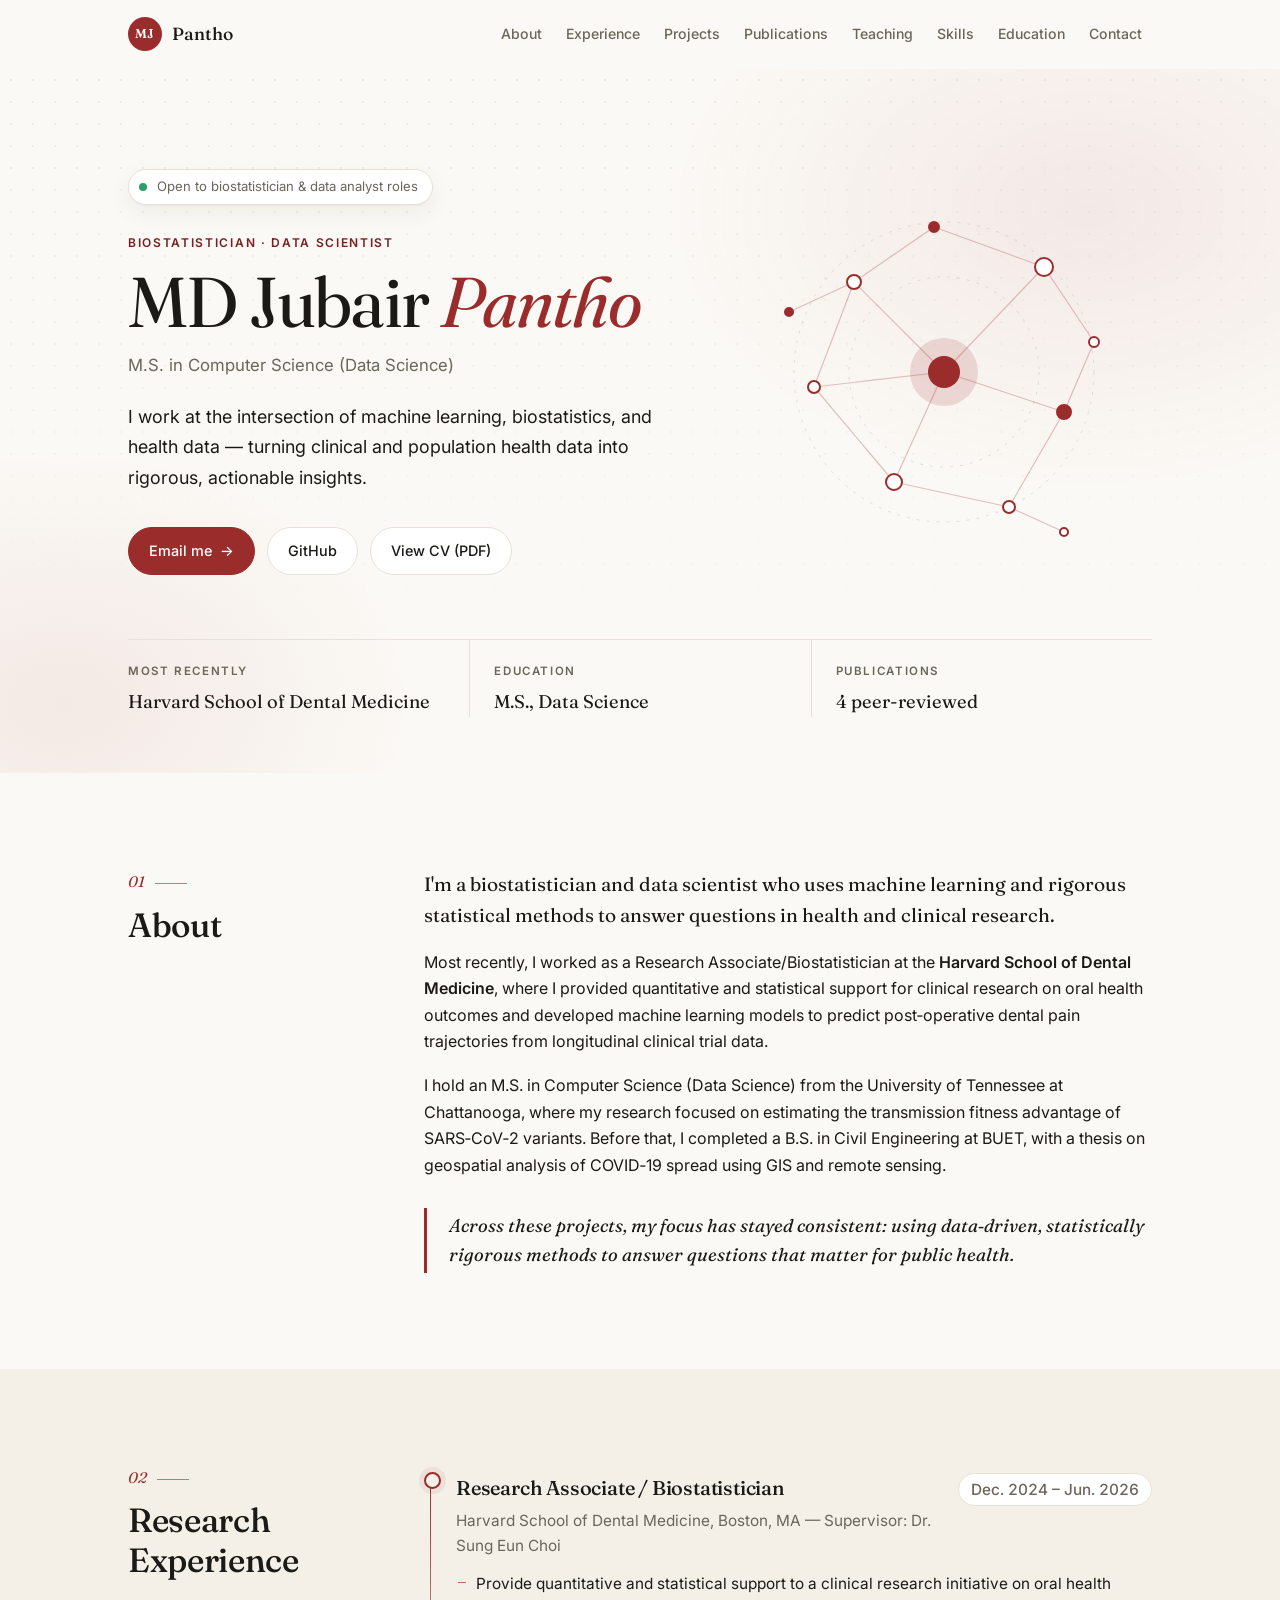
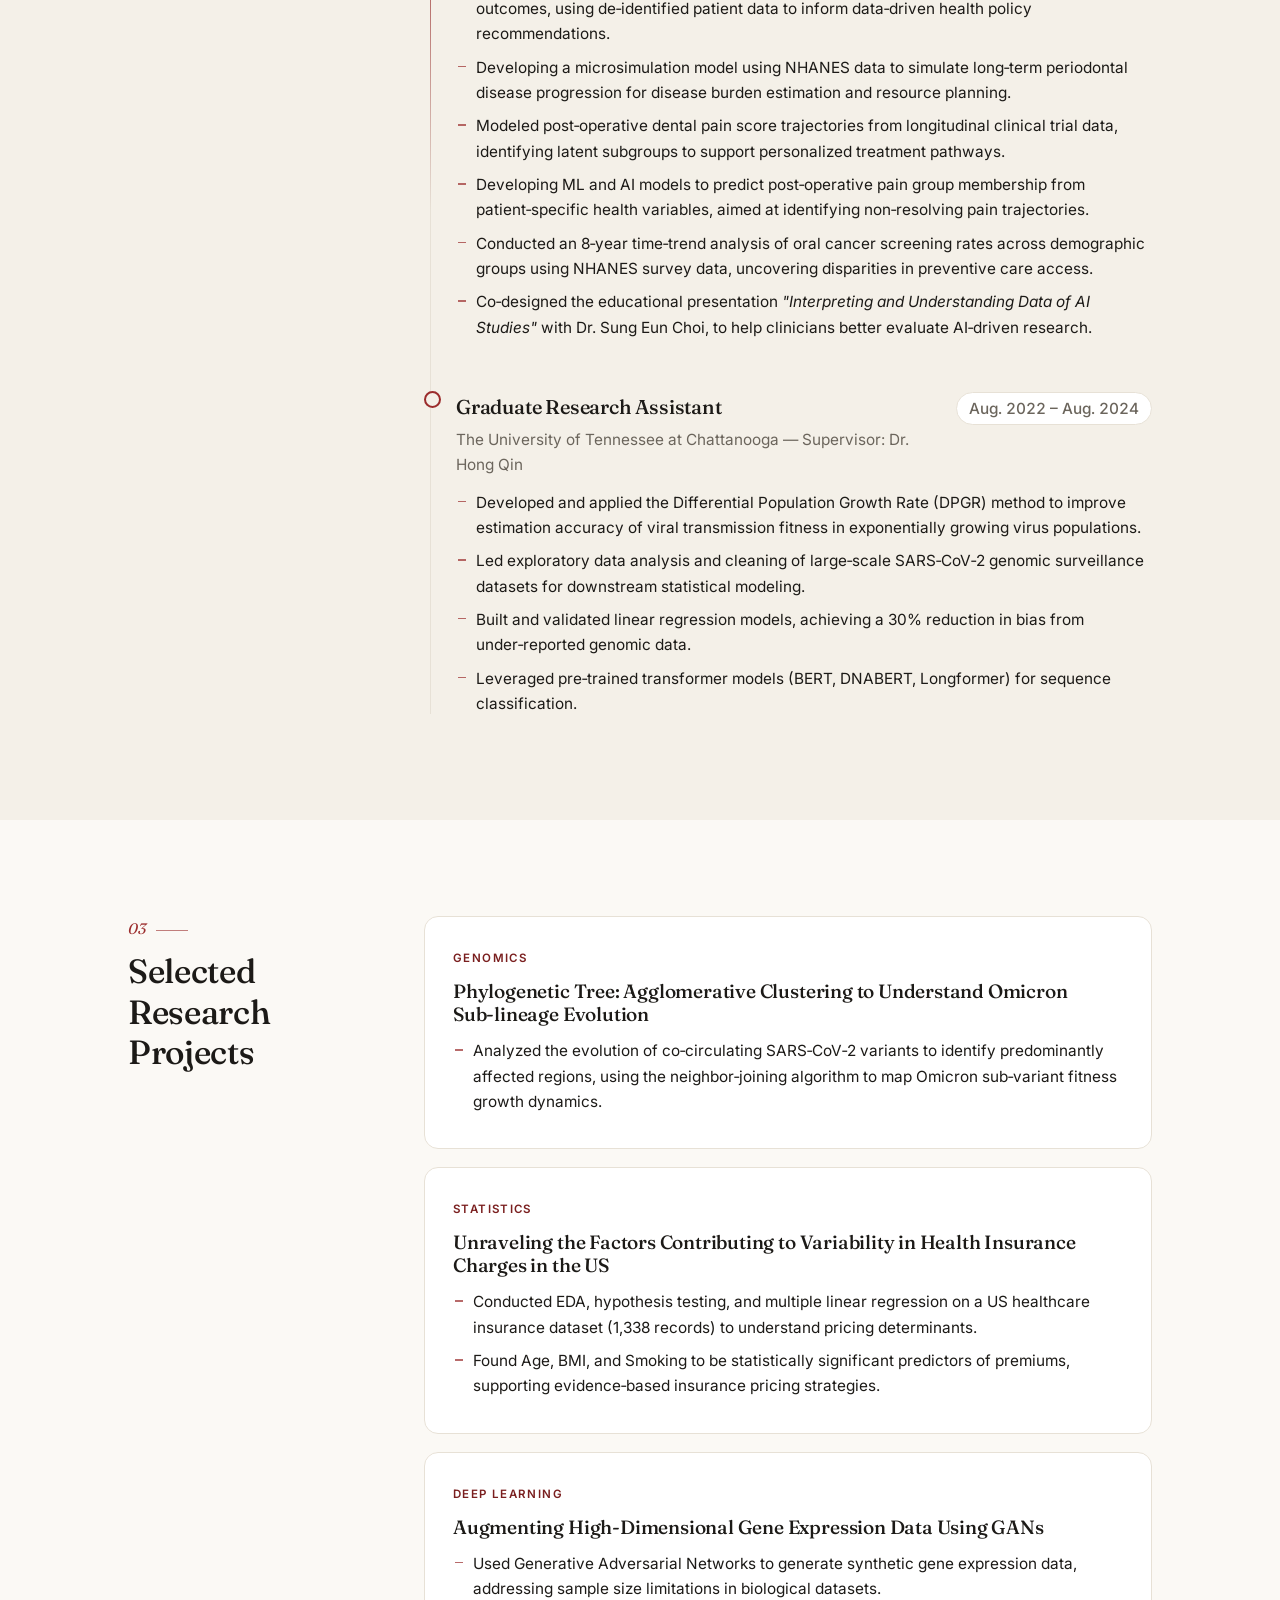
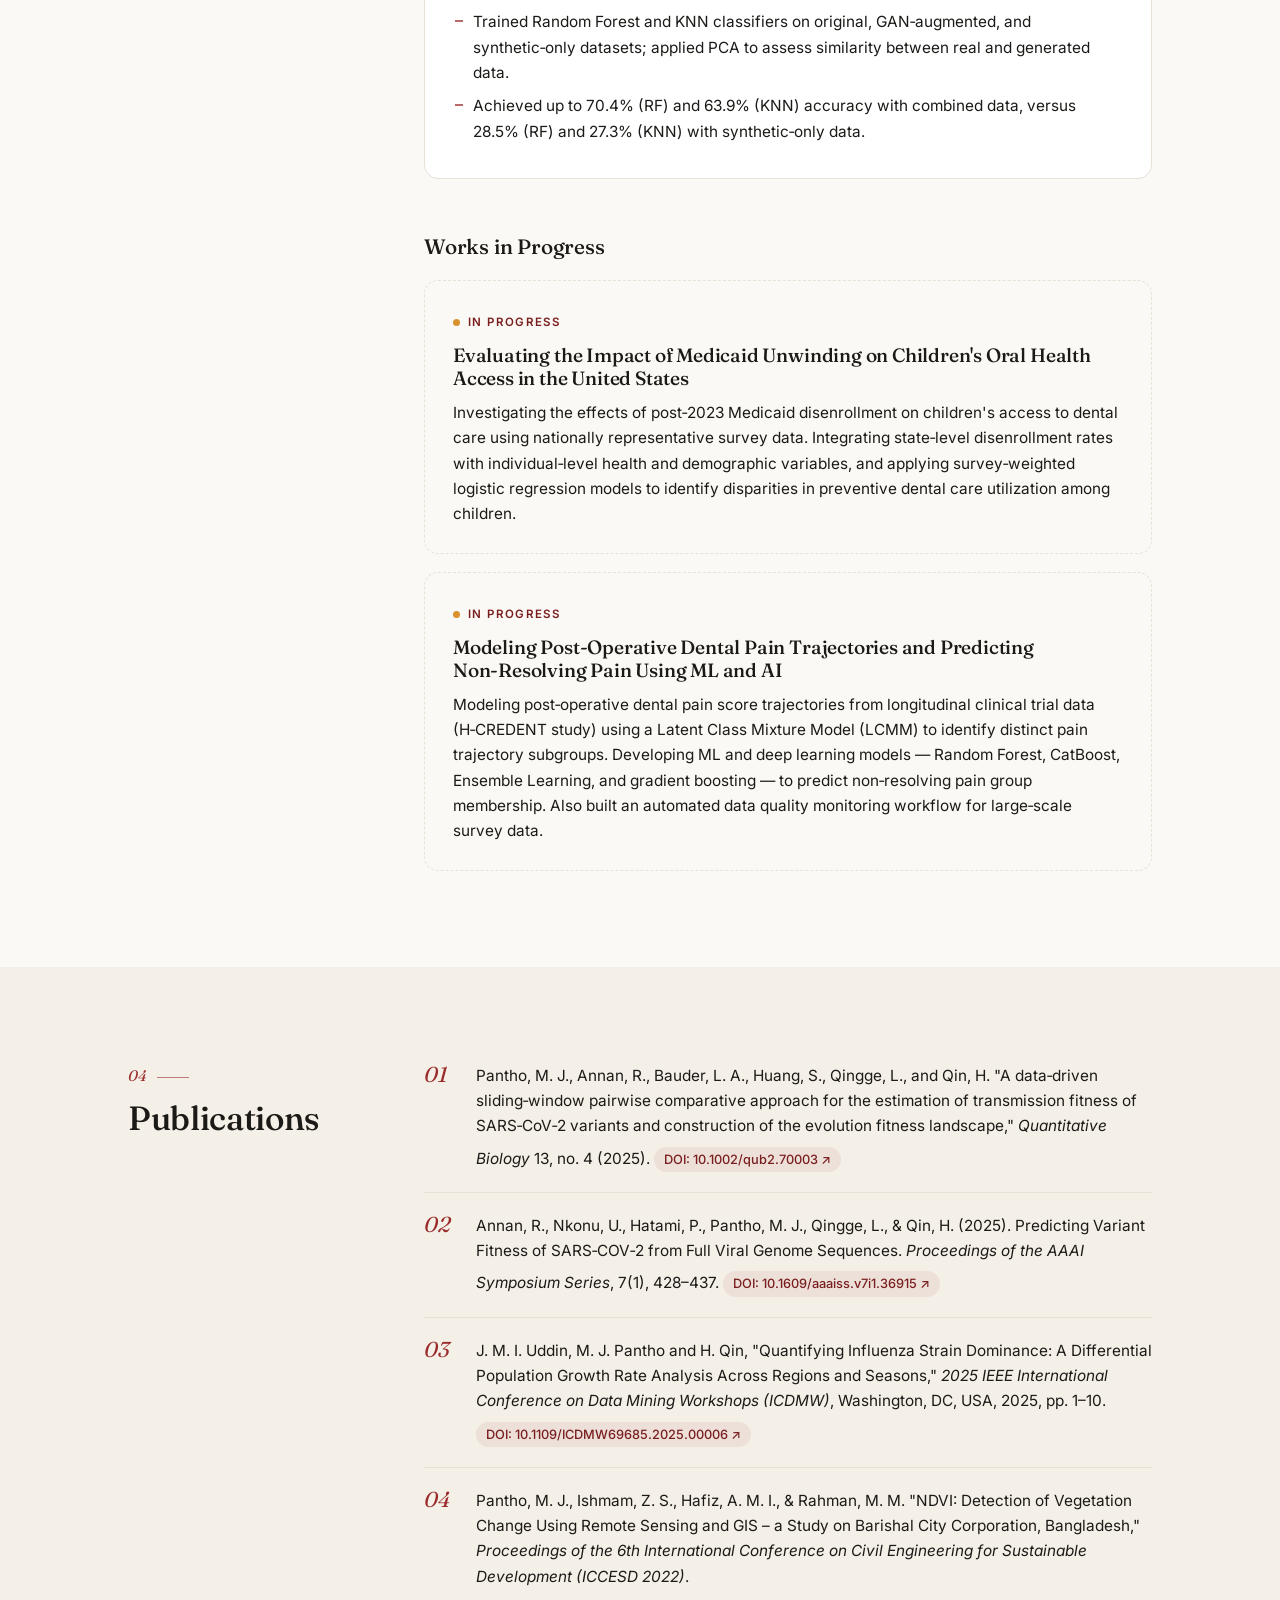
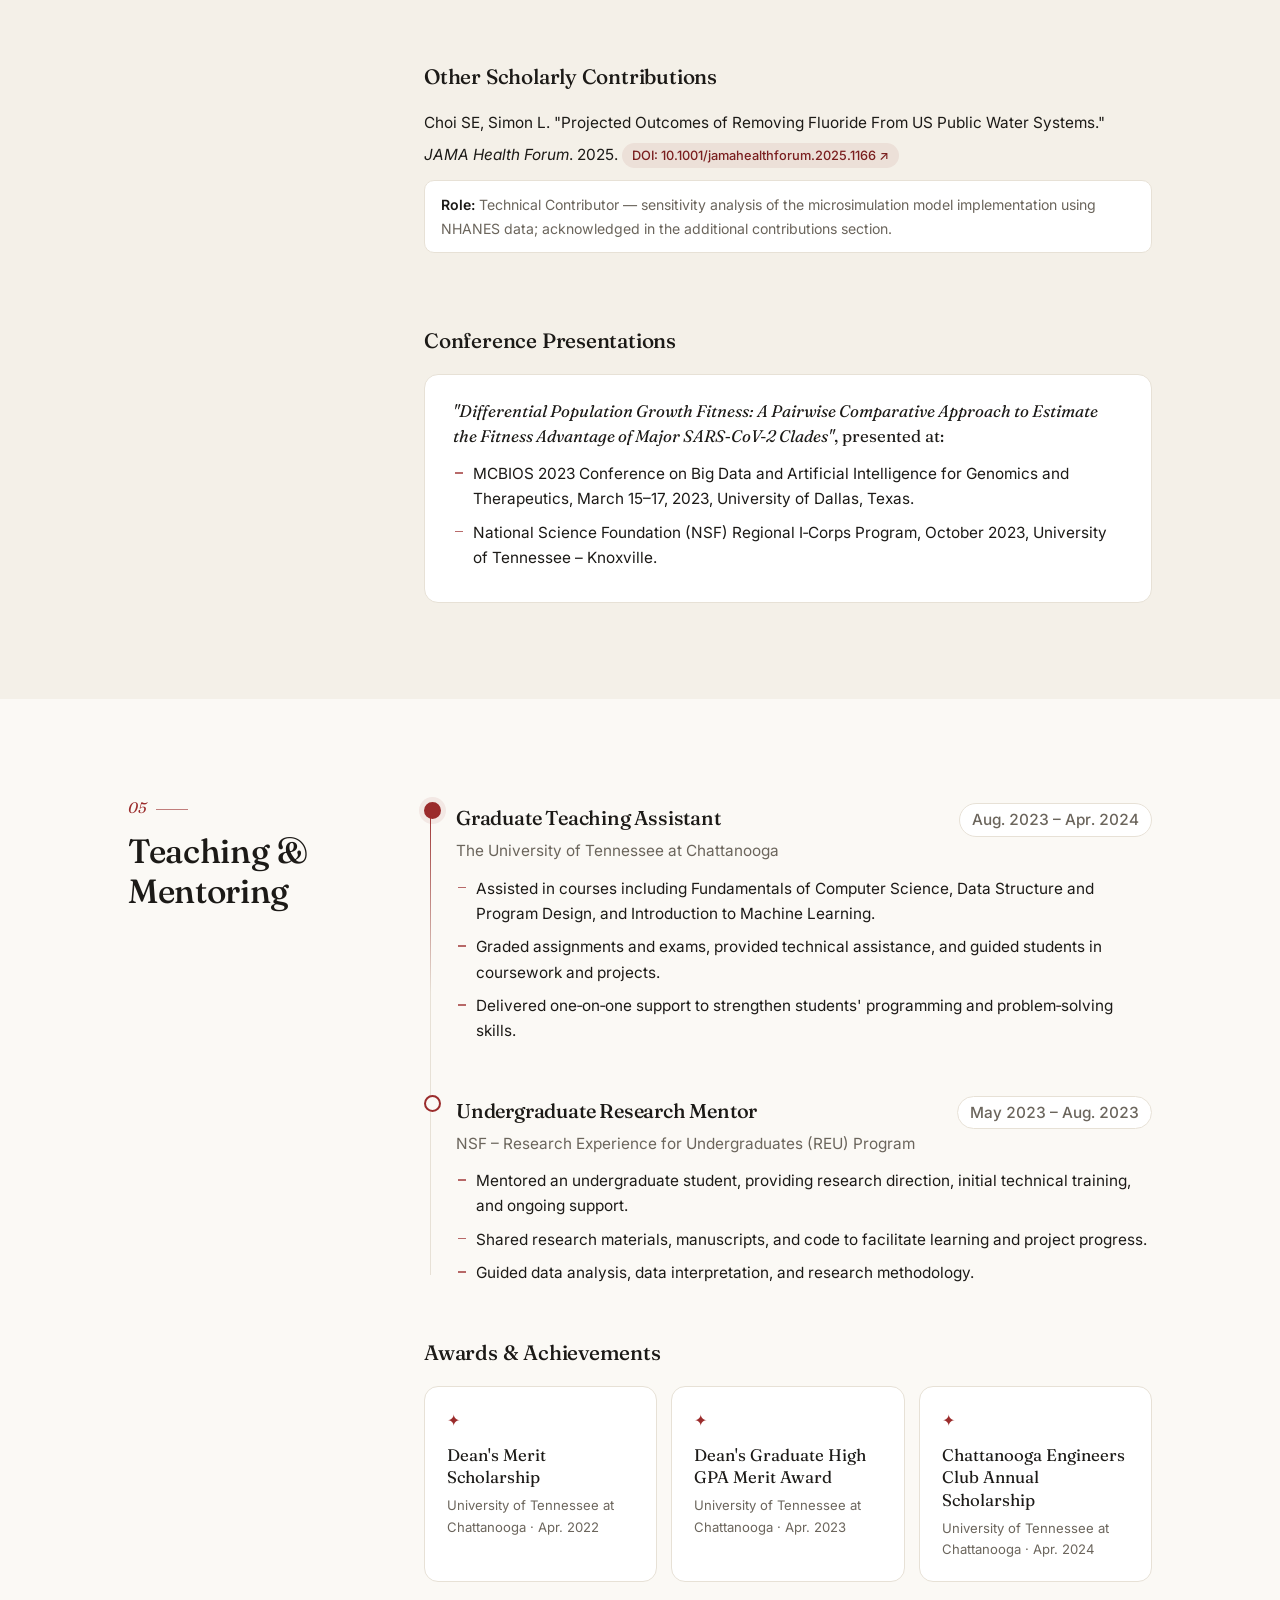
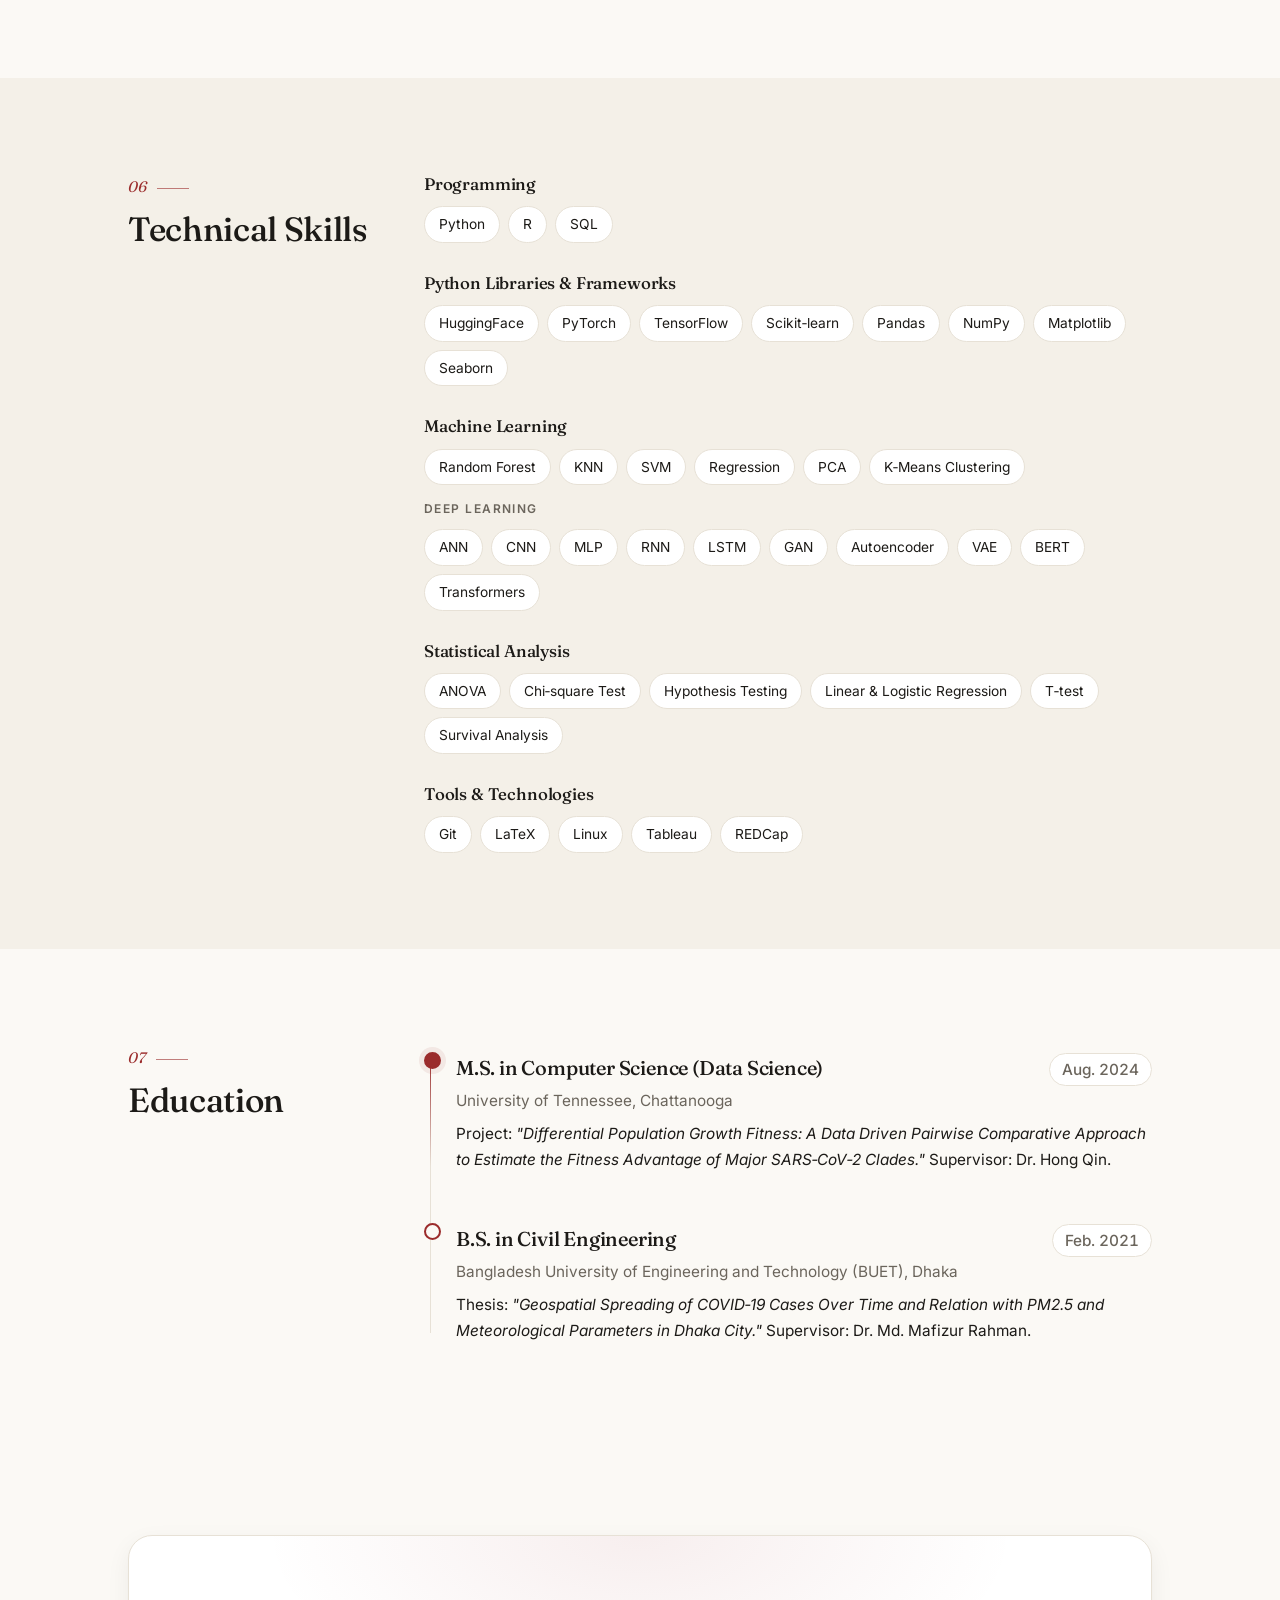
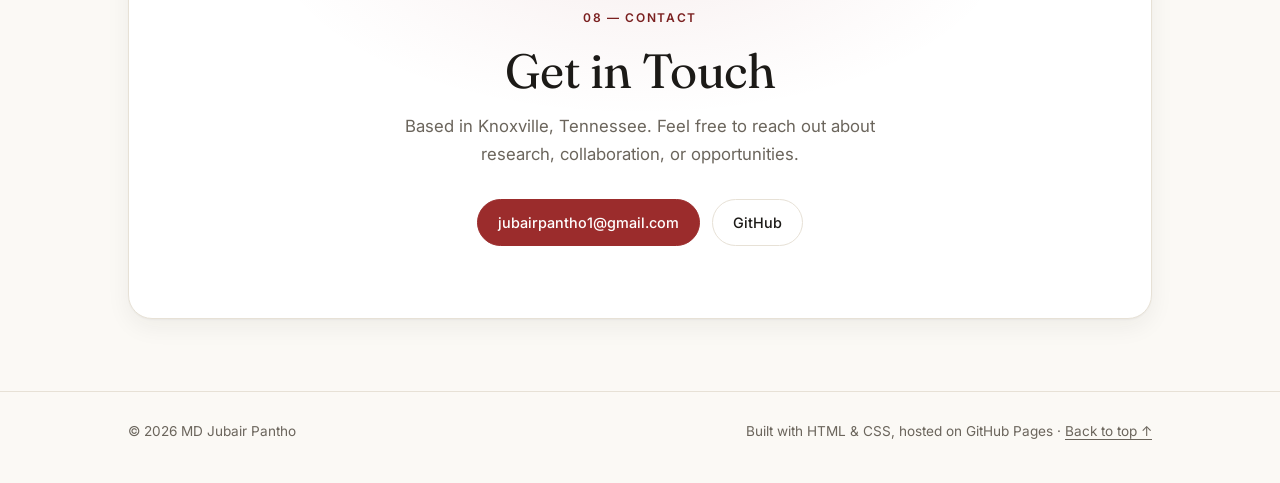
==== jobs/index.html @ 023af786 "Add jobs version of site without PhD, M.S. as terminal degree Co-Authored-By: Claude Opus 5.5 <norep" ====
<!DOCTYPE html>
<html lang="en">
<head>
<meta charset="UTF-8">
<meta name="viewport" content="width=device-width, initial-scale=1.0">
<title>MD Jubair Pantho</title>
<!-- <meta name="description" content="MD Jubair Pantho — Ph.D. student in Data Science and Engineering at UT Knoxville. Machine learning, biostatistics, and radioactive drug design for cancer treatment."> -->
<meta name="description" content="MD Jubair Pantho — Biostatistician and data scientist. Machine learning, biostatistics, and health data analysis.">
<meta name="robots" content="noindex">
<meta name="theme-color" content="#fbf9f5" media="(prefers-color-scheme: light)">
<meta name="theme-color" content="#141311" media="(prefers-color-scheme: dark)">
<link rel="preconnect" href="https://fonts.googleapis.com">
<link rel="preconnect" href="https://fonts.gstatic.com" crossorigin>
<link href="https://fonts.googleapis.com/css2?family=Fraunces:opsz,wght@9..144,400;9..144,500;9..144,600&family=Inter:wght@400;500;600&display=swap" rel="stylesheet">
<link rel="stylesheet" href="../style.css">
<script>document.documentElement.classList.add("js");</script>
</head>
<body>

<header class="site-header" id="siteHeader">
  <div class="wrap header-inner">
    <a class="brand" href="#top"><span class="brand-mark">MJ</span> Pantho</a>
    <button class="nav-toggle" id="navToggle" aria-label="Toggle menu" aria-expanded="false">
      <span></span><span></span><span></span>
    </button>
    <nav id="siteNav">
      <a href="#about">About</a>
      <a href="#experience">Experience</a>
      <a href="#projects">Projects</a>
      <a href="#publications">Publications</a>
      <a href="#teaching">Teaching</a>
      <a href="#skills">Skills</a>
      <a href="#education">Education</a>
      <a href="#contact">Contact</a>
    </nav>
  </div>
</header>

<main>

  <section id="top" class="hero">
    <div class="wrap hero-grid">
      <div class="hero-text">
        <!-- <p class="status"><span class="status-dot"></span>Currently: ML for radioactive drug design</p> -->
        <p class="status"><span class="status-dot"></span>Open to biostatistician &amp; data analyst roles</p>
        <!-- <p class="eyebrow">Ph.D. Student, Data Science and Engineering</p> -->
        <p class="eyebrow">Biostatistician · Data Scientist</p>
        <h1>MD Jubair <em>Pantho</em></h1>
        <!-- <p class="hero-sub">University of Tennessee, Knoxville</p> -->
        <p class="hero-sub">M.S. in Computer Science (Data Science)</p>
        <!-- <p class="hero-tagline">I work at the intersection of machine learning, biostatistics, and health data — currently applying ML to the design and improvement of radioactive drugs for cancer treatment.</p> -->
        <p class="hero-tagline">I work at the intersection of machine learning, biostatistics, and health data — turning clinical and population health data into rigorous, actionable insights.</p>
        <div class="hero-links">
          <a class="btn btn-primary" href="mailto:jubairpantho1@gmail.com">Email me <span aria-hidden="true">→</span></a>
          <a class="btn" href="https://github.com/jubair231dd" target="_blank" rel="noopener">GitHub</a>
          <a class="btn" href="../CV.pdf" target="_blank" rel="noopener">View CV (PDF)</a>
        </div>
      </div>

      <div class="hero-art" aria-hidden="true">
        <svg viewBox="0 0 400 400" class="network">
          <g class="edges">
            <line x1="200" y1="200" x2="110" y2="110"/>
            <line x1="200" y1="200" x2="300" y2="95"/>
            <line x1="200" y1="200" x2="320" y2="240"/>
            <line x1="200" y1="200" x2="150" y2="310"/>
            <line x1="200" y1="200" x2="70" y2="215"/>
            <line x1="110" y1="110" x2="190" y2="55"/>
            <line x1="190" y1="55" x2="300" y2="95"/>
            <line x1="300" y1="95" x2="350" y2="170"/>
            <line x1="350" y1="170" x2="320" y2="240"/>
            <line x1="320" y1="240" x2="265" y2="335"/>
            <line x1="265" y1="335" x2="150" y2="310"/>
            <line x1="150" y1="310" x2="70" y2="215"/>
            <line x1="70" y1="215" x2="110" y2="110"/>
            <line x1="110" y1="110" x2="45" y2="140"/>
            <line x1="265" y1="335" x2="320" y2="360"/>
          </g>
          <g class="rings">
            <circle cx="200" cy="200" r="150"/>
            <circle cx="200" cy="200" r="95"/>
          </g>
          <g class="nodes">
            <circle cx="110" cy="110" r="7"/>
            <circle cx="300" cy="95" r="9"/>
            <circle cx="320" cy="240" r="7"/>
            <circle cx="150" cy="310" r="8"/>
            <circle cx="70" cy="215" r="6"/>
            <circle cx="190" cy="55" r="5"/>
            <circle cx="350" cy="170" r="5"/>
            <circle cx="265" cy="335" r="6"/>
            <circle cx="45" cy="140" r="4"/>
            <circle cx="320" cy="360" r="4"/>
          </g>
          <circle class="core-glow" cx="200" cy="200" r="34"/>
          <circle class="core" cx="200" cy="200" r="16"/>
        </svg>
      </div>
    </div>

    <div class="wrap">
      <dl class="facts">
        <!-- <div><dt>Now</dt><dd>Ph.D., UT Knoxville</dd></div> -->
        <div><dt>Most recently</dt><dd>Harvard School of Dental Medicine</dd></div>
        <div><dt>Education</dt><dd>M.S., Data Science</dd></div>
        <div><dt>Publications</dt><dd>4 peer‑reviewed</dd></div>
      </dl>
    </div>
  </section>

  <section id="about" class="section">
    <div class="wrap section-grid">
      <header class="section-head"><span class="section-num">01</span><h2>About</h2></header>
      <div class="section-body prose reveal">
        <!-- <p class="lead">I'm pursuing a Ph.D. in <strong>Data Science and Engineering (DSE)</strong> at the University of Tennessee, Knoxville. My current research focuses on using machine learning to design and improve radioactive drugs for cancer treatment.</p> -->
        <p class="lead">I'm a biostatistician and data scientist who uses machine learning and rigorous statistical methods to answer questions in health and clinical research.</p>
        <p>Most recently, I worked as a Research Associate/Biostatistician at the <strong>Harvard School of Dental Medicine</strong>, where I provided quantitative and statistical support for clinical research on oral health outcomes and developed machine learning models to predict post‑operative dental pain trajectories from longitudinal clinical trial data.</p>
        <p>I hold an M.S. in Computer Science (Data Science) from the University of Tennessee at Chattanooga, where my research focused on estimating the transmission fitness advantage of SARS‑CoV‑2 variants. Before that, I completed a B.S. in Civil Engineering at BUET, with a thesis on geospatial analysis of COVID‑19 spread using GIS and remote sensing.</p>
        <blockquote>Across these projects, my focus has stayed consistent: using data‑driven, statistically rigorous methods to answer questions that matter for public health.</blockquote>
      </div>
    </div>
  </section>

  <section id="experience" class="section alt">
    <div class="wrap section-grid">
      <header class="section-head"><span class="section-num">02</span><h2>Research Experience</h2></header>
      <div class="section-body timeline">

        <article class="entry reveal">
          <div class="entry-head">
            <div>
              <h3>Research Associate / Biostatistician</h3>
              <p class="entry-org">Harvard School of Dental Medicine, Boston, MA — Supervisor: Dr. Sung Eun Choi</p>
            </div>
            <p class="entry-date">Dec. 2024 – Jun. 2026</p>
          </div>
          <ul>
            <li>Provide quantitative and statistical support to a clinical research initiative on oral health outcomes, using de‑identified patient data to inform data‑driven health policy recommendations.</li>
            <li>Developing a microsimulation model using NHANES data to simulate long‑term periodontal disease progression for disease burden estimation and resource planning.</li>
            <li>Modeled post‑operative dental pain score trajectories from longitudinal clinical trial data, identifying latent subgroups to support personalized treatment pathways.</li>
            <li>Developing ML and AI models to predict post‑operative pain group membership from patient‑specific health variables, aimed at identifying non‑resolving pain trajectories.</li>
            <li>Conducted an 8‑year time‑trend analysis of oral cancer screening rates across demographic groups using NHANES survey data, uncovering disparities in preventive care access.</li>
            <li>Co‑designed the educational presentation <em>"Interpreting and Understanding Data of AI Studies"</em> with Dr. Sung Eun Choi, to help clinicians better evaluate AI‑driven research.</li>
          </ul>
        </article>

        <article class="entry reveal">
          <div class="entry-head">
            <div>
              <h3>Graduate Research Assistant</h3>
              <p class="entry-org">The University of Tennessee at Chattanooga — Supervisor: Dr. Hong Qin</p>
            </div>
            <p class="entry-date">Aug. 2022 – Aug. 2024</p>
          </div>
          <ul>
            <li>Developed and applied the Differential Population Growth Rate (DPGR) method to improve estimation accuracy of viral transmission fitness in exponentially growing virus populations.</li>
            <li>Led exploratory data analysis and cleaning of large‑scale SARS‑CoV‑2 genomic surveillance datasets for downstream statistical modeling.</li>
            <li>Built and validated linear regression models, achieving a 30% reduction in bias from under‑reported genomic data.</li>
            <li>Leveraged pre‑trained transformer models (BERT, DNABERT, Longformer) for sequence classification.</li>
          </ul>
        </article>
      </div>
    </div>
  </section>

  <section id="projects" class="section">
    <div class="wrap section-grid">
      <header class="section-head"><span class="section-num">03</span><h2>Selected Research Projects</h2></header>
      <div class="section-body">
        <div class="cards">
          <article class="card reveal">
            <p class="card-tag">Genomics</p>
            <h3>Phylogenetic Tree: Agglomerative Clustering to Understand Omicron Sub‑lineage Evolution</h3>
            <ul>
              <li>Analyzed the evolution of co‑circulating SARS‑CoV‑2 variants to identify predominantly affected regions, using the neighbor‑joining algorithm to map Omicron sub‑variant fitness growth dynamics.</li>
            </ul>
          </article>

          <article class="card reveal">
            <p class="card-tag">Statistics</p>
            <h3>Unraveling the Factors Contributing to Variability in Health Insurance Charges in the US</h3>
            <ul>
              <li>Conducted EDA, hypothesis testing, and multiple linear regression on a US healthcare insurance dataset (1,338 records) to understand pricing determinants.</li>
              <li>Found Age, BMI, and Smoking to be statistically significant predictors of premiums, supporting evidence‑based insurance pricing strategies.</li>
            </ul>
          </article>

          <article class="card reveal">
            <p class="card-tag">Deep Learning</p>
            <h3>Augmenting High‑Dimensional Gene Expression Data Using GANs</h3>
            <ul>
              <li>Used Generative Adversarial Networks to generate synthetic gene expression data, addressing sample size limitations in biological datasets.</li>
              <li>Trained Random Forest and KNN classifiers on original, GAN‑augmented, and synthetic‑only datasets; applied PCA to assess similarity between real and generated data.</li>
              <li>Achieved up to 70.4% (RF) and 63.9% (KNN) accuracy with combined data, versus 28.5% (RF) and 27.3% (KNN) with synthetic‑only data.</li>
            </ul>
          </article>
        </div>

        <h3 class="sub-heading">Works in Progress</h3>

        <div class="cards">
          <article class="card card-wip reveal">
            <p class="card-tag"><span class="pulse"></span>In progress</p>
            <h3>Evaluating the Impact of Medicaid Unwinding on Children's Oral Health Access in the United States</h3>
            <p>Investigating the effects of post‑2023 Medicaid disenrollment on children's access to dental care using nationally representative survey data. Integrating state‑level disenrollment rates with individual‑level health and demographic variables, and applying survey‑weighted logistic regression models to identify disparities in preventive dental care utilization among children.</p>
          </article>

          <article class="card card-wip reveal">
            <p class="card-tag"><span class="pulse"></span>In progress</p>
            <h3>Modeling Post‑Operative Dental Pain Trajectories and Predicting Non‑Resolving Pain Using ML and AI</h3>
            <p>Modeling post‑operative dental pain score trajectories from longitudinal clinical trial data (H‑CREDENT study) using a Latent Class Mixture Model (LCMM) to identify distinct pain trajectory subgroups. Developing ML and deep learning models — Random Forest, CatBoost, Ensemble Learning, and gradient boosting — to predict non‑resolving pain group membership. Also built an automated data quality monitoring workflow for large‑scale survey data.</p>
          </article>
        </div>
      </div>
    </div>
  </section>

  <section id="publications" class="section alt">
    <div class="wrap section-grid">
      <header class="section-head"><span class="section-num">04</span><h2>Publications</h2></header>
      <div class="section-body">
        <ol class="pub-list numbered">
          <li class="reveal">Pantho, M. J., Annan, R., Bauder, L. A., Huang, S., Qingge, L., and Qin, H. "A data‑driven sliding‑window pairwise comparative approach for the estimation of transmission fitness of SARS‑CoV‑2 variants and construction of the evolution fitness landscape," <em>Quantitative Biology</em> 13, no. 4 (2025). <a class="doi" href="https://doi.org/10.1002/qub2.70003" target="_blank" rel="noopener">DOI: 10.1002/qub2.70003</a></li>
          <li class="reveal">Annan, R., Nkonu, U., Hatami, P., Pantho, M. J., Qingge, L., &amp; Qin, H. (2025). Predicting Variant Fitness of SARS‑COV‑2 from Full Viral Genome Sequences. <em>Proceedings of the AAAI Symposium Series</em>, 7(1), 428–437. <a class="doi" href="https://doi.org/10.1609/aaaiss.v7i1.36915" target="_blank" rel="noopener">DOI: 10.1609/aaaiss.v7i1.36915</a></li>
          <li class="reveal">J. M. I. Uddin, M. J. Pantho and H. Qin, "Quantifying Influenza Strain Dominance: A Differential Population Growth Rate Analysis Across Regions and Seasons," <em>2025 IEEE International Conference on Data Mining Workshops (ICDMW)</em>, Washington, DC, USA, 2025, pp. 1–10. <a class="doi" href="https://doi.org/10.1109/ICDMW69685.2025.00006" target="_blank" rel="noopener">DOI: 10.1109/ICDMW69685.2025.00006</a></li>
          <li class="reveal">Pantho, M. J., Ishmam, Z. S., Hafiz, A. M. I., &amp; Rahman, M. M. "NDVI: Detection of Vegetation Change Using Remote Sensing and GIS – a Study on Barishal City Corporation, Bangladesh," <em>Proceedings of the 6th International Conference on Civil Engineering for Sustainable Development (ICCESD 2022)</em>.</li>
        </ol>

        <h3 class="sub-heading">Other Scholarly Contributions</h3>
        <ul class="pub-list">
          <li class="reveal">Choi SE, Simon L. "Projected Outcomes of Removing Fluoride From US Public Water Systems." <em>JAMA Health Forum</em>. 2025. <a class="doi" href="https://doi.org/10.1001/jamahealthforum.2025.1166" target="_blank" rel="noopener">DOI: 10.1001/jamahealthforum.2025.1166</a><span class="role"><strong>Role:</strong> Technical Contributor — sensitivity analysis of the microsimulation model implementation using NHANES data; acknowledged in the additional contributions section.</span></li>
        </ul>

        <h3 class="sub-heading">Conference Presentations</h3>
        <div class="talk reveal">
          <p class="talk-title"><em>"Differential Population Growth Fitness: A Pairwise Comparative Approach to Estimate the Fitness Advantage of Major SARS‑CoV‑2 Clades"</em>, presented at:</p>
          <ul>
            <li>MCBIOS 2023 Conference on Big Data and Artificial Intelligence for Genomics and Therapeutics, March 15–17, 2023, University of Dallas, Texas.</li>
            <li>National Science Foundation (NSF) Regional I‑Corps Program, October 2023, University of Tennessee – Knoxville.</li>
          </ul>
        </div>
      </div>
    </div>
  </section>

  <section id="teaching" class="section">
    <div class="wrap section-grid">
      <header class="section-head"><span class="section-num">05</span><h2>Teaching &amp; Mentoring</h2></header>
      <div class="section-body">
        <div class="timeline">
          <article class="entry reveal">
            <div class="entry-head">
              <div>
                <h3>Graduate Teaching Assistant</h3>
                <p class="entry-org">The University of Tennessee at Chattanooga</p>
              </div>
              <p class="entry-date">Aug. 2023 – Apr. 2024</p>
            </div>
            <ul>
              <li>Assisted in courses including Fundamentals of Computer Science, Data Structure and Program Design, and Introduction to Machine Learning.</li>
              <li>Graded assignments and exams, provided technical assistance, and guided students in coursework and projects.</li>
              <li>Delivered one‑on‑one support to strengthen students' programming and problem‑solving skills.</li>
            </ul>
          </article>

          <article class="entry reveal">
            <div class="entry-head">
              <div>
                <h3>Undergraduate Research Mentor</h3>
                <p class="entry-org">NSF – Research Experience for Undergraduates (REU) Program</p>
              </div>
              <p class="entry-date">May 2023 – Aug. 2023</p>
            </div>
            <ul>
              <li>Mentored an undergraduate student, providing research direction, initial technical training, and ongoing support.</li>
              <li>Shared research materials, manuscripts, and code to facilitate learning and project progress.</li>
              <li>Guided data analysis, data interpretation, and research methodology.</li>
            </ul>
          </article>
        </div>

        <h3 class="sub-heading">Awards &amp; Achievements</h3>
        <ul class="awards">
          <li class="reveal"><span class="award-name">Dean's Merit Scholarship</span><span class="award-meta">University of Tennessee at Chattanooga · Apr. 2022</span></li>
          <li class="reveal"><span class="award-name">Dean's Graduate High GPA Merit Award</span><span class="award-meta">University of Tennessee at Chattanooga · Apr. 2023</span></li>
          <li class="reveal"><span class="award-name">Chattanooga Engineers Club Annual Scholarship</span><span class="award-meta">University of Tennessee at Chattanooga · Apr. 2024</span></li>
        </ul>
      </div>
    </div>
  </section>

  <section id="skills" class="section alt">
    <div class="wrap section-grid">
      <header class="section-head"><span class="section-num">06</span><h2>Technical Skills</h2></header>
      <div class="section-body skills">
        <div class="skill-group reveal">
          <h4>Programming</h4>
          <ul class="chips"><li>Python</li><li>R</li><li>SQL</li></ul>
        </div>
        <div class="skill-group reveal">
          <h4>Python Libraries &amp; Frameworks</h4>
          <ul class="chips"><li>HuggingFace</li><li>PyTorch</li><li>TensorFlow</li><li>Scikit‑learn</li><li>Pandas</li><li>NumPy</li><li>Matplotlib</li><li>Seaborn</li></ul>
        </div>
        <div class="skill-group reveal">
          <h4>Machine Learning</h4>
          <ul class="chips"><li>Random Forest</li><li>KNN</li><li>SVM</li><li>Regression</li><li>PCA</li><li>K‑Means Clustering</li></ul>
          <p class="chips-label">Deep Learning</p>
          <ul class="chips"><li>ANN</li><li>CNN</li><li>MLP</li><li>RNN</li><li>LSTM</li><li>GAN</li><li>Autoencoder</li><li>VAE</li><li>BERT</li><li>Transformers</li></ul>
        </div>
        <div class="skill-group reveal">
          <h4>Statistical Analysis</h4>
          <ul class="chips"><li>ANOVA</li><li>Chi‑square Test</li><li>Hypothesis Testing</li><li>Linear &amp; Logistic Regression</li><li>T‑test</li><li>Survival Analysis</li></ul>
        </div>
        <div class="skill-group reveal">
          <h4>Tools &amp; Technologies</h4>
          <ul class="chips"><li>Git</li><li>LaTeX</li><li>Linux</li><li>Tableau</li><li>REDCap</li></ul>
        </div>
      </div>
    </div>
  </section>

  <section id="education" class="section">
    <div class="wrap section-grid">
      <header class="section-head"><span class="section-num">07</span><h2>Education</h2></header>
      <div class="section-body timeline">

        <!-- <article class="entry is-current reveal">
          <div class="entry-head">
            <div>
              <h3>Ph.D. in Data Science and Engineering (DSE)</h3>
              <p class="entry-org">University of Tennessee, Knoxville</p>
            </div>
            <p class="entry-date badge">In progress</p>
          </div>
          <p>Research focus: applying machine learning to the design and improvement of radioactive drugs for cancer treatment.</p>
        </article> -->

        <article class="entry reveal">
          <div class="entry-head">
            <div>
              <h3>M.S. in Computer Science (Data Science)</h3>
              <p class="entry-org">University of Tennessee, Chattanooga</p>
            </div>
            <p class="entry-date">Aug. 2024</p>
          </div>
          <p>Project: <em>"Differential Population Growth Fitness: A Data Driven Pairwise Comparative Approach to Estimate the Fitness Advantage of Major SARS‑CoV‑2 Clades."</em> Supervisor: Dr. Hong Qin.</p>
        </article>

        <article class="entry reveal">
          <div class="entry-head">
            <div>
              <h3>B.S. in Civil Engineering</h3>
              <p class="entry-org">Bangladesh University of Engineering and Technology (BUET), Dhaka</p>
            </div>
            <p class="entry-date">Feb. 2021</p>
          </div>
          <p>Thesis: <em>"Geospatial Spreading of COVID‑19 Cases Over Time and Relation with PM2.5 and Meteorological Parameters in Dhaka City."</em> Supervisor: Dr. Md. Mafizur Rahman.</p>
        </article>
      </div>
    </div>
  </section>

  <section id="contact" class="section contact">
    <div class="wrap">
      <div class="contact-card reveal">
        <p class="eyebrow">08 — Contact</p>
        <h2>Get in Touch</h2>
        <p>Based in Knoxville, Tennessee. Feel free to reach out about research, collaboration, or opportunities.</p>
        <div class="hero-links">
          <a class="btn btn-primary" href="mailto:jubairpantho1@gmail.com">jubairpantho1@gmail.com</a>
          <a class="btn" href="https://github.com/jubair231dd" target="_blank" rel="noopener">GitHub</a>
        </div>
      </div>
    </div>
  </section>

</main>

<footer class="site-footer">
  <div class="wrap footer-inner">
    <p>&copy; <span id="year"></span> MD Jubair Pantho</p>
    <p>Built with HTML &amp; CSS, hosted on GitHub Pages · <a href="#top">Back to top ↑</a></p>
  </div>
</footer>

<script src="../script.js"></script>
</body>
</html>
---- style.css ----
:root {
  --bg: #fbf9f5;
  --bg-alt: #f4f0e8;
  --surface: #ffffff;
  --text: #1c1a17;
  --text-muted: #6b655c;
  --accent: #9b2c2c;
  --accent-strong: #7a1f1f;
  --accent-soft: rgba(155, 44, 44, 0.08);
  --border: #e7e1d6;
  --shadow: 0 1px 2px rgba(28, 26, 23, 0.04), 0 8px 24px rgba(28, 26, 23, 0.06);
  --shadow-lg: 0 2px 4px rgba(28, 26, 23, 0.04), 0 18px 40px rgba(28, 26, 23, 0.1);
  --header-bg: rgba(251, 249, 245, 0.8);
  --serif: "Fraunces", "Source Serif 4", Georgia, serif;
  --sans: "Inter", -apple-system, BlinkMacSystemFont, "Segoe UI", sans-serif;
  --radius: 14px;
  --ease: cubic-bezier(0.22, 1, 0.36, 1);
}

@media (prefers-color-scheme: dark) {
  :root {
    --bg: #141311;
    --bg-alt: #1a1916;
    --surface: #201e1b;
    --text: #efebe4;
    --text-muted: #a8a196;
    --accent: #e8907f;
    --accent-strong: #f2ad9f;
    --accent-soft: rgba(232, 144, 127, 0.1);
    --border: #2f2c28;
    --shadow: 0 1px 2px rgba(0, 0, 0, 0.3), 0 8px 24px rgba(0, 0, 0, 0.25);
    --shadow-lg: 0 2px 4px rgba(0, 0, 0, 0.3), 0 18px 40px rgba(0, 0, 0, 0.4);
    --header-bg: rgba(20, 19, 17, 0.78);
  }
}

* { box-sizing: border-box; }

html {
  scroll-behavior: smooth;
  scroll-padding-top: 80px;
}

body {
  margin: 0;
  background: var(--bg);
  color: var(--text);
  font-family: var(--sans);
  font-size: 16px;
  line-height: 1.65;
  -webkit-font-smoothing: antialiased;
  text-rendering: optimizeLegibility;
}

::selection { background: var(--accent); color: #fff; }

.wrap {
  max-width: 1080px;
  margin: 0 auto;
  padding: 0 28px;
}

h1, h2, h3, h4 {
  font-family: var(--serif);
  font-weight: 500;
  color: var(--text);
  line-height: 1.2;
  letter-spacing: -0.01em;
}

a {
  color: var(--accent-strong);
  text-decoration-thickness: 1px;
  text-underline-offset: 3px;
}

/* ---------- Header ---------- */
.site-header {
  position: sticky;
  top: 0;
  z-index: 50;
  background: var(--header-bg);
  backdrop-filter: saturate(180%) blur(14px);
  -webkit-backdrop-filter: saturate(180%) blur(14px);
  border-bottom: 1px solid transparent;
  transition: border-color 0.3s, box-shadow 0.3s;
}
.site-header.scrolled {
  border-bottom-color: var(--border);
  box-shadow: 0 4px 20px rgba(0, 0, 0, 0.04);
}

.header-inner {
  display: flex;
  align-items: center;
  justify-content: space-between;
  height: 68px;
}

.brand {
  display: inline-flex;
  align-items: center;
  gap: 10px;
  font-family: var(--serif);
  font-weight: 500;
  font-size: 1.1rem;
  text-decoration: none;
  color: var(--text);
}
.brand-mark {
  display: inline-grid;
  place-items: center;
  width: 34px;
  height: 34px;
  border-radius: 50%;
  background: var(--accent);
  color: #fff;
  font-size: 0.8rem;
  font-weight: 600;
  letter-spacing: 0.02em;
}
@media (prefers-color-scheme: dark) {
  .brand-mark { color: #1a1916; }
}

#siteNav {
  display: flex;
  gap: 4px;
}

#siteNav a {
  position: relative;
  text-decoration: none;
  color: var(--text-muted);
  font-size: 0.88rem;
  font-weight: 500;
  padding: 6px 10px;
  border-radius: 999px;
  transition: color 0.2s, background 0.2s;
}
#siteNav a:hover { color: var(--text); background: var(--accent-soft); }
#siteNav a.active { color: var(--accent-strong); background: var(--accent-soft); }

.nav-toggle {
  display: none;
  flex-direction: column;
  gap: 5px;
  background: none;
  border: none;
  cursor: pointer;
  padding: 10px;
}
.nav-toggle span {
  width: 22px;
  height: 2px;
  border-radius: 2px;
  background: var(--text);
  display: block;
  transition: transform 0.3s var(--ease), opacity 0.2s;
}
.nav-toggle[aria-expanded="true"] span:nth-child(1) { transform: translateY(7px) rotate(45deg); }
.nav-toggle[aria-expanded="true"] span:nth-child(2) { opacity: 0; }
.nav-toggle[aria-expanded="true"] span:nth-child(3) { transform: translateY(-7px) rotate(-45deg); }

/* ---------- Hero ---------- */
.hero {
  position: relative;
  overflow: hidden;
  padding: 100px 0 56px;
}
.hero::before {
  content: "";
  position: absolute;
  inset: 0;
  background:
    radial-gradient(600px 400px at 85% 20%, var(--accent-soft), transparent 70%),
    radial-gradient(500px 360px at 5% 90%, var(--accent-soft), transparent 70%);
  pointer-events: none;
}
.hero::after {
  content: "";
  position: absolute;
  inset: 0;
  background-image: radial-gradient(var(--border) 1px, transparent 1px);
  background-size: 22px 22px;
  mask-image: linear-gradient(180deg, rgba(0,0,0,0.7), transparent 85%);
  -webkit-mask-image: linear-gradient(180deg, rgba(0,0,0,0.7), transparent 85%);
  pointer-events: none;
}
.hero .wrap { position: relative; z-index: 1; }

.hero-grid {
  display: grid;
  grid-template-columns: 1.35fr 1fr;
  gap: 48px;
  align-items: center;
}

.status {
  display: inline-flex;
  align-items: center;
  gap: 10px;
  margin: 0 0 28px;
  padding: 6px 14px 6px 10px;
  border: 1px solid var(--border);
  border-radius: 999px;
  background: var(--surface);
  font-size: 0.82rem;
  color: var(--text-muted);
  box-shadow: var(--shadow);
}
.status-dot {
  width: 8px;
  height: 8px;
  border-radius: 50%;
  background: #2f9e6b;
  box-shadow: 0 0 0 0 rgba(47, 158, 107, 0.5);
  animation: ping 2.4s infinite;
}
@keyframes ping {
  0% { box-shadow: 0 0 0 0 rgba(47, 158, 107, 0.5); }
  70%, 100% { box-shadow: 0 0 0 8px rgba(47, 158, 107, 0); }
}

.eyebrow {
  text-transform: uppercase;
  letter-spacing: 0.14em;
  font-size: 0.75rem;
  color: var(--accent-strong);
  font-weight: 600;
  margin: 0 0 14px;
}

.hero h1 {
  font-size: clamp(2.6rem, 6vw, 4.4rem);
  font-weight: 400;
  letter-spacing: -0.025em;
  line-height: 1.02;
  margin: 0 0 14px;
}
.hero h1 em {
  font-style: italic;
  color: var(--accent);
}
.hero-sub {
  color: var(--text-muted);
  font-size: 1.05rem;
  margin: 0 0 22px;
}
.hero-tagline {
  max-width: 560px;
  font-size: 1.12rem;
  line-height: 1.7;
  color: var(--text);
  margin: 0 0 34px;
}
.hero-links {
  display: flex;
  gap: 12px;
  flex-wrap: wrap;
}

.btn {
  display: inline-flex;
  align-items: center;
  gap: 8px;
  padding: 11px 20px;
  border-radius: 999px;
  border: 1px solid var(--border);
  background: var(--surface);
  text-decoration: none;
  color: var(--text);
  font-size: 0.9rem;
  font-weight: 500;
  transition: transform 0.25s var(--ease), box-shadow 0.25s, border-color 0.2s, background 0.2s;
}
.btn:hover {
  border-color: var(--accent);
  transform: translateY(-2px);
  box-shadow: var(--shadow);
}
.btn-primary {
  background: var(--accent);
  border-color: var(--accent);
  color: #fff;
}
@media (prefers-color-scheme: dark) {
  .btn-primary { color: #1a1916; }
}
.btn-primary:hover { background: var(--accent-strong); border-color: var(--accent-strong); }
.btn-primary span { transition: transform 0.25s var(--ease); }
.btn-primary:hover span { transform: translateX(3px); }

/* Hero art */
.hero-art {
  display: flex;
  justify-content: center;
}
.network {
  width: 100%;
  max-width: 400px;
  overflow: visible;
  animation: float 9s ease-in-out infinite;
}
.network .edges line {
  stroke: var(--accent);
  stroke-opacity: 0.28;
  stroke-width: 1.2;
  stroke-dasharray: 300;
  stroke-dashoffset: 300;
  animation: draw 2.2s var(--ease) forwards;
}
.network .edges line:nth-child(odd) { animation-delay: 0.25s; }
.network .rings circle {
  fill: none;
  stroke: var(--text-muted);
  stroke-opacity: 0.18;
  stroke-dasharray: 3 7;
  transform-origin: 200px 200px;
  animation: spin 80s linear infinite;
}
.network .rings circle:nth-child(2) { animation-direction: reverse; animation-duration: 60s; }
.network .nodes circle {
  fill: var(--surface);
  stroke: var(--accent);
  stroke-width: 2;
  transform-box: fill-box;
  transform-origin: center;
  animation: pop 0.6s var(--ease) both;
}
.network .nodes circle:nth-child(3n) { fill: var(--accent); animation-delay: 0.9s; }
.network .nodes circle:nth-child(3n+1) { animation-delay: 1.1s; }
.network .nodes circle:nth-child(3n+2) { animation-delay: 1.3s; }
.network .core { fill: var(--accent); }
.network .core-glow {
  fill: var(--accent);
  opacity: 0.15;
  transform-box: fill-box;
  transform-origin: center;
  animation: breathe 3.6s ease-in-out infinite;
}

@keyframes draw { to { stroke-dashoffset: 0; } }
@keyframes spin { to { transform: rotate(360deg); } }
@keyframes pop { from { transform: scale(0); } to { transform: scale(1); } }
@keyframes breathe { 50% { transform: scale(1.35); opacity: 0.06; } }
@keyframes float { 50% { transform: translateY(-10px); } }

/* Facts */
.facts {
  display: grid;
  grid-template-columns: repeat(3, 1fr);
  margin: 64px 0 0;
  border-top: 1px solid var(--border);
}
.facts div {
  padding: 22px 24px 0 0;
}
.facts div + div {
  padding-left: 24px;
  border-left: 1px solid var(--border);
}
.facts dt {
  font-size: 0.72rem;
  text-transform: uppercase;
  letter-spacing: 0.14em;
  color: var(--text-muted);
  font-weight: 600;
  margin-bottom: 6px;
}
.facts dd {
  margin: 0;
  font-family: var(--serif);
  font-size: 1.15rem;
}

/* ---------- Sections ---------- */
.section {
  padding: 96px 0;
}
.section.alt { background: var(--bg-alt); }

.section-grid {
  display: grid;
  grid-template-columns: 240px 1fr;
  gap: 56px;
}

.section-head {
  position: sticky;
  top: 100px;
  align-self: start;
}
.section-num {
  display: block;
  font-family: var(--serif);
  font-size: 0.95rem;
  font-style: italic;
  color: var(--accent);
  margin-bottom: 10px;
}
.section-num::after {
  content: "";
  display: inline-block;
  width: 32px;
  height: 1px;
  background: var(--accent);
  vertical-align: middle;
  margin-left: 10px;
  opacity: 0.6;
}
.section h2 {
  font-size: clamp(1.7rem, 3vw, 2.1rem);
  margin: 0;
}

.section-body { min-width: 0; }

.prose p { margin: 0 0 18px; color: var(--text); }
.prose .lead {
  font-size: 1.2rem;
  line-height: 1.6;
  font-family: var(--serif);
  font-weight: 400;
}
.prose strong { font-weight: 600; }
.prose blockquote {
  margin: 30px 0 0;
  padding: 4px 0 4px 22px;
  border-left: 3px solid var(--accent);
  font-family: var(--serif);
  font-style: italic;
  font-size: 1.15rem;
  line-height: 1.55;
  color: var(--text);
}

.sub-heading {
  font-size: 1.3rem;
  margin: 56px 0 20px;
}

/* ---------- Timeline entries ---------- */
.timeline {
  position: relative;
  padding-left: 32px;
}
.timeline::before {
  content: "";
  position: absolute;
  left: 6px;
  top: 10px;
  bottom: 10px;
  width: 1px;
  background: linear-gradient(var(--accent), var(--border) 40%);
}

.entry {
  position: relative;
  margin-bottom: 44px;
}
.entry:last-child { margin-bottom: 0; }
.timeline .entry::before {
  content: "";
  position: absolute;
  left: -32px;
  top: 7px;
  width: 13px;
  height: 13px;
  border-radius: 50%;
  background: var(--bg);
  border: 2px solid var(--accent);
}
.section.alt .timeline .entry::before { background: var(--bg-alt); }
.timeline .entry.is-current::before,
.timeline .entry:first-child::before {
  background: var(--accent);
  box-shadow: 0 0 0 5px var(--accent-soft);
}

.entry-head {
  display: flex;
  justify-content: space-between;
  align-items: baseline;
  gap: 16px;
  margin-bottom: 8px;
}

.entry h3 {
  font-size: 1.25rem;
  margin: 0;
}

.entry-org {
  color: var(--text-muted);
  font-size: 0.92rem;
  margin: 4px 0 0;
}

.entry-date {
  flex-shrink: 0;
  color: var(--text-muted);
  font-size: 0.8rem;
  font-weight: 500;
  white-space: nowrap;
  margin: 0;
  padding: 3px 12px;
  border: 1px solid var(--border);
  border-radius: 999px;
  background: var(--surface);
  font-variant-numeric: tabular-nums;
}
.entry-date.badge {
  color: var(--accent-strong);
  border-color: transparent;
  background: var(--accent-soft);
}

.entry ul,
.card ul,
.talk ul {
  margin: 12px 0 0;
  padding: 0;
  list-style: none;
}
.entry li,
.card li,
.talk li {
  position: relative;
  padding-left: 20px;
  margin-bottom: 8px;
  font-size: 0.96rem;
  color: var(--text);
}
.entry li::before,
.card li::before,
.talk li::before {
  content: "";
  position: absolute;
  left: 2px;
  top: 0.72em;
  width: 8px;
  height: 1.5px;
  background: var(--accent);
  opacity: 0.7;
}
.entry p {
  font-size: 0.96rem;
  margin: 8px 0 0;
}

/* ---------- Cards ---------- */
.cards {
  display: grid;
  gap: 18px;
}
.card {
  position: relative;
  padding: 26px 28px;
  background: var(--surface);
  border: 1px solid var(--border);
  border-radius: var(--radius);
  transition: transform 0.35s var(--ease), box-shadow 0.35s var(--ease), border-color 0.3s;
}
.card:hover {
  transform: translateY(-3px);
  box-shadow: var(--shadow-lg);
  border-color: transparent;
}
.card::after {
  content: "";
  position: absolute;
  left: 28px;
  right: 28px;
  top: -1px;
  height: 2px;
  background: var(--accent);
  border-radius: 2px;
  transform: scaleX(0);
  transform-origin: left;
  transition: transform 0.45s var(--ease);
}
.card:hover::after { transform: scaleX(1); }
.card h3 {
  font-size: 1.2rem;
  margin: 0 0 4px;
}
.card p {
  font-size: 0.96rem;
  margin: 10px 0 0;
  color: var(--text);
}
.card .card-tag {
  display: inline-flex;
  align-items: center;
  gap: 8px;
  margin: 0 0 12px;
  font-size: 0.72rem;
  font-weight: 600;
  text-transform: uppercase;
  letter-spacing: 0.12em;
  color: var(--accent-strong);
}
.card-wip {
  background: transparent;
  border-style: dashed;
}
.pulse {
  width: 7px;
  height: 7px;
  border-radius: 50%;
  background: #d9922e;
  animation: ping-amber 2.4s infinite;
}
@keyframes ping-amber {
  0% { box-shadow: 0 0 0 0 rgba(217, 146, 46, 0.5); }
  70%, 100% { box-shadow: 0 0 0 7px rgba(217, 146, 46, 0); }
}

/* ---------- Publications ---------- */
.pub-list {
  list-style: none;
  padding: 0;
  margin: 0;
}
.pub-list li {
  position: relative;
  padding: 20px 0;
  border-bottom: 1px solid var(--border);
  font-size: 0.96rem;
}
.pub-list li:first-child { padding-top: 0; }
.pub-list li:last-child { border-bottom: none; }

.pub-list.numbered { counter-reset: pub; }
.pub-list.numbered li {
  counter-increment: pub;
  padding-left: 52px;
}
.pub-list.numbered li::before {
  content: counter(pub, decimal-leading-zero);
  position: absolute;
  left: 0;
  top: 20px;
  font-family: var(--serif);
  font-style: italic;
  font-size: 1.35rem;
  line-height: 1.1;
  color: var(--accent);
}
.pub-list.numbered li:first-child::before { top: 0; }

.doi {
  display: inline-block;
  margin-top: 8px;
  padding: 2px 10px;
  border-radius: 999px;
  background: var(--accent-soft);
  font-size: 0.8rem;
  font-weight: 500;
  text-decoration: none;
  transition: background 0.2s, color 0.2s;
}
.doi::after { content: " ↗"; }
.doi:hover { background: var(--accent); color: #fff; }
@media (prefers-color-scheme: dark) {
  .doi:hover { color: #1a1916; }
}

.role {
  display: block;
  margin-top: 12px;
  padding: 12px 16px;
  border-radius: 10px;
  background: var(--surface);
  border: 1px solid var(--border);
  color: var(--text-muted);
  font-size: 0.88rem;
}
.role strong { color: var(--text); font-weight: 600; }

.talk {
  padding: 24px 28px;
  border-radius: var(--radius);
  background: var(--surface);
  border: 1px solid var(--border);
}
.talk-title {
  margin: 0;
  font-family: var(--serif);
  font-size: 1.05rem;
  line-height: 1.5;
}

/* ---------- Awards ---------- */
.awards {
  list-style: none;
  margin: 0;
  padding: 0;
  display: grid;
  grid-template-columns: repeat(auto-fit, minmax(210px, 1fr));
  gap: 14px;
}
.awards li {
  padding: 20px 22px;
  border-radius: var(--radius);
  background: var(--surface);
  border: 1px solid var(--border);
  transition: transform 0.35s var(--ease), box-shadow 0.35s;
}
.awards li:hover { transform: translateY(-3px); box-shadow: var(--shadow); }
.awards li::before {
  content: "✦";
  display: block;
  color: var(--accent);
  margin-bottom: 10px;
}
.award-name {
  display: block;
  font-family: var(--serif);
  font-size: 1.05rem;
  line-height: 1.35;
  margin-bottom: 6px;
}
.award-meta {
  display: block;
  font-size: 0.82rem;
  color: var(--text-muted);
}

/* ---------- Skills ---------- */
.skills {
  display: grid;
  gap: 30px;
}
.skill-group h4 {
  font-size: 1.05rem;
  margin: 0 0 12px;
}
.chips-label {
  margin: 14px 0 10px;
  font-size: 0.75rem;
  font-weight: 600;
  text-transform: uppercase;
  letter-spacing: 0.12em;
  color: var(--text-muted);
}
.chips {
  list-style: none;
  margin: 0;
  padding: 0;
  display: flex;
  flex-wrap: wrap;
  gap: 8px;
}
.chips li {
  padding: 6px 14px;
  border-radius: 999px;
  background: var(--surface);
  border: 1px solid var(--border);
  font-size: 0.86rem;
  transition: border-color 0.2s, color 0.2s, transform 0.2s;
}
.chips li:hover {
  border-color: var(--accent);
  color: var(--accent-strong);
  transform: translateY(-1px);
}

/* ---------- Contact ---------- */
.contact { padding-bottom: 72px; }
.contact-card {
  position: relative;
  overflow: hidden;
  text-align: center;
  padding: 72px 32px;
  border-radius: 24px;
  background: var(--surface);
  border: 1px solid var(--border);
  box-shadow: var(--shadow);
}
.contact-card::before {
  content: "";
  position: absolute;
  inset: 0;
  background: radial-gradient(500px 240px at 50% 0%, var(--accent-soft), transparent 75%);
  pointer-events: none;
}
.contact-card > * { position: relative; }
.contact-card h2 {
  font-size: clamp(2rem, 5vw, 3rem);
  font-weight: 400;
  margin: 0 0 14px;
}
.contact-card p:not(.eyebrow) {
  max-width: 480px;
  margin: 0 auto 30px;
  color: var(--text-muted);
  font-size: 1.05rem;
}
.contact-card .hero-links { justify-content: center; }

/* ---------- Footer ---------- */
.site-footer {
  padding: 28px 0 40px;
  color: var(--text-muted);
  font-size: 0.85rem;
  border-top: 1px solid var(--border);
}
.footer-inner {
  display: flex;
  justify-content: space-between;
  gap: 12px;
  flex-wrap: wrap;
}
.footer-inner p { margin: 0; }
.site-footer a { color: var(--text-muted); }
.site-footer a:hover { color: var(--accent-strong); }

/* ---------- Reveal on scroll ---------- */
.js .reveal {
  opacity: 0;
  transform: translateY(18px);
  transition: opacity 0.8s var(--ease), transform 0.8s var(--ease);
}
.js .reveal.visible {
  opacity: 1;
  transform: none;
}

.js .hero-text > * {
  opacity: 0;
  transform: translateY(14px);
  animation: rise 0.9s var(--ease) forwards;
}
.js .hero-text > *:nth-child(2) { animation-delay: 0.08s; }
.js .hero-text > *:nth-child(3) { animation-delay: 0.16s; }
.js .hero-text > *:nth-child(4) { animation-delay: 0.24s; }
.js .hero-text > *:nth-child(5) { animation-delay: 0.32s; }
.js .hero-text > *:nth-child(6) { animation-delay: 0.4s; }
@keyframes rise { to { opacity: 1; transform: none; } }

@media (prefers-reduced-motion: reduce) {
  *, *::before, *::after {
    animation: none !important;
    transition: none !important;
  }
  .js .reveal, .js .hero-text > * { opacity: 1; transform: none; }
  .network .edges line { stroke-dashoffset: 0; }
  html { scroll-behavior: auto; }
}

/* ---------- Responsive ---------- */
@media (max-width: 980px) {
  #siteNav a { padding: 6px 7px; font-size: 0.84rem; }
}

@media (max-width: 880px) {
  .nav-toggle { display: flex; }
  #siteNav {
    position: absolute;
    top: 68px;
    left: 0;
    right: 0;
    background: var(--bg);
    border-bottom: 1px solid var(--border);
    box-shadow: var(--shadow);
    flex-direction: column;
    gap: 2px;
    padding: 12px 20px 20px;
    display: none;
  }
  #siteNav.open { display: flex; }
  #siteNav a { padding: 10px 14px; font-size: 0.95rem; }

  .hero-grid { grid-template-columns: 1fr; }
  .hero-art { display: none; }

  .section { padding: 72px 0; }
  .section-grid { grid-template-columns: 1fr; gap: 28px; }
  .section-head { position: static; }
}

@media (max-width: 600px) {
  .wrap { padding: 0 20px; }
  .hero { padding: 64px 0 40px; }
  .hero-tagline { font-size: 1.02rem; }
  .facts { grid-template-columns: 1fr; margin-top: 44px; }
  .facts div, .facts div + div {
    padding: 16px 0;
    border-left: none;
    border-bottom: 1px solid var(--border);
  }
  .facts div:last-child { border-bottom: none; }
  .entry-head { flex-direction: column; gap: 8px; }
  .card, .talk { padding: 22px 20px; }
  .pub-list.numbered li { padding-left: 40px; }
  .contact-card { padding: 52px 22px; }
  .footer-inner { flex-direction: column; text-align: center; }
}
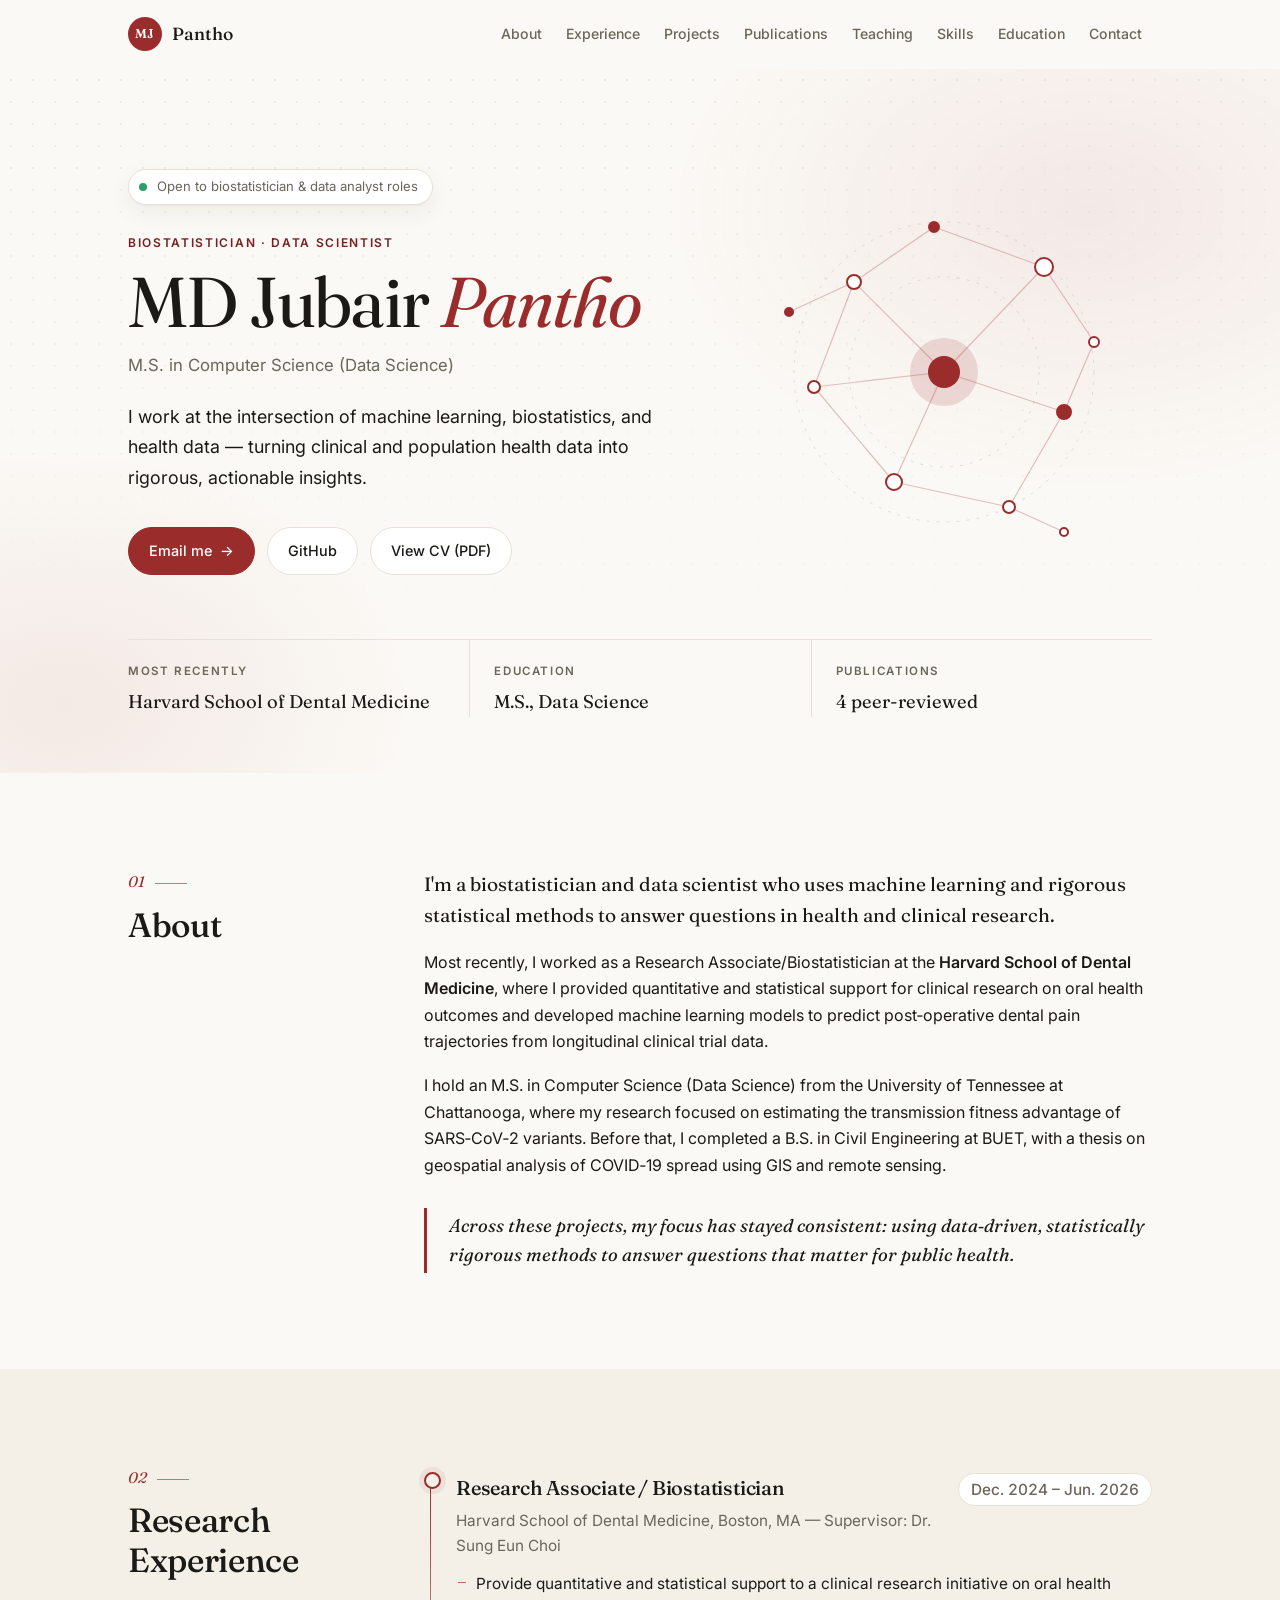
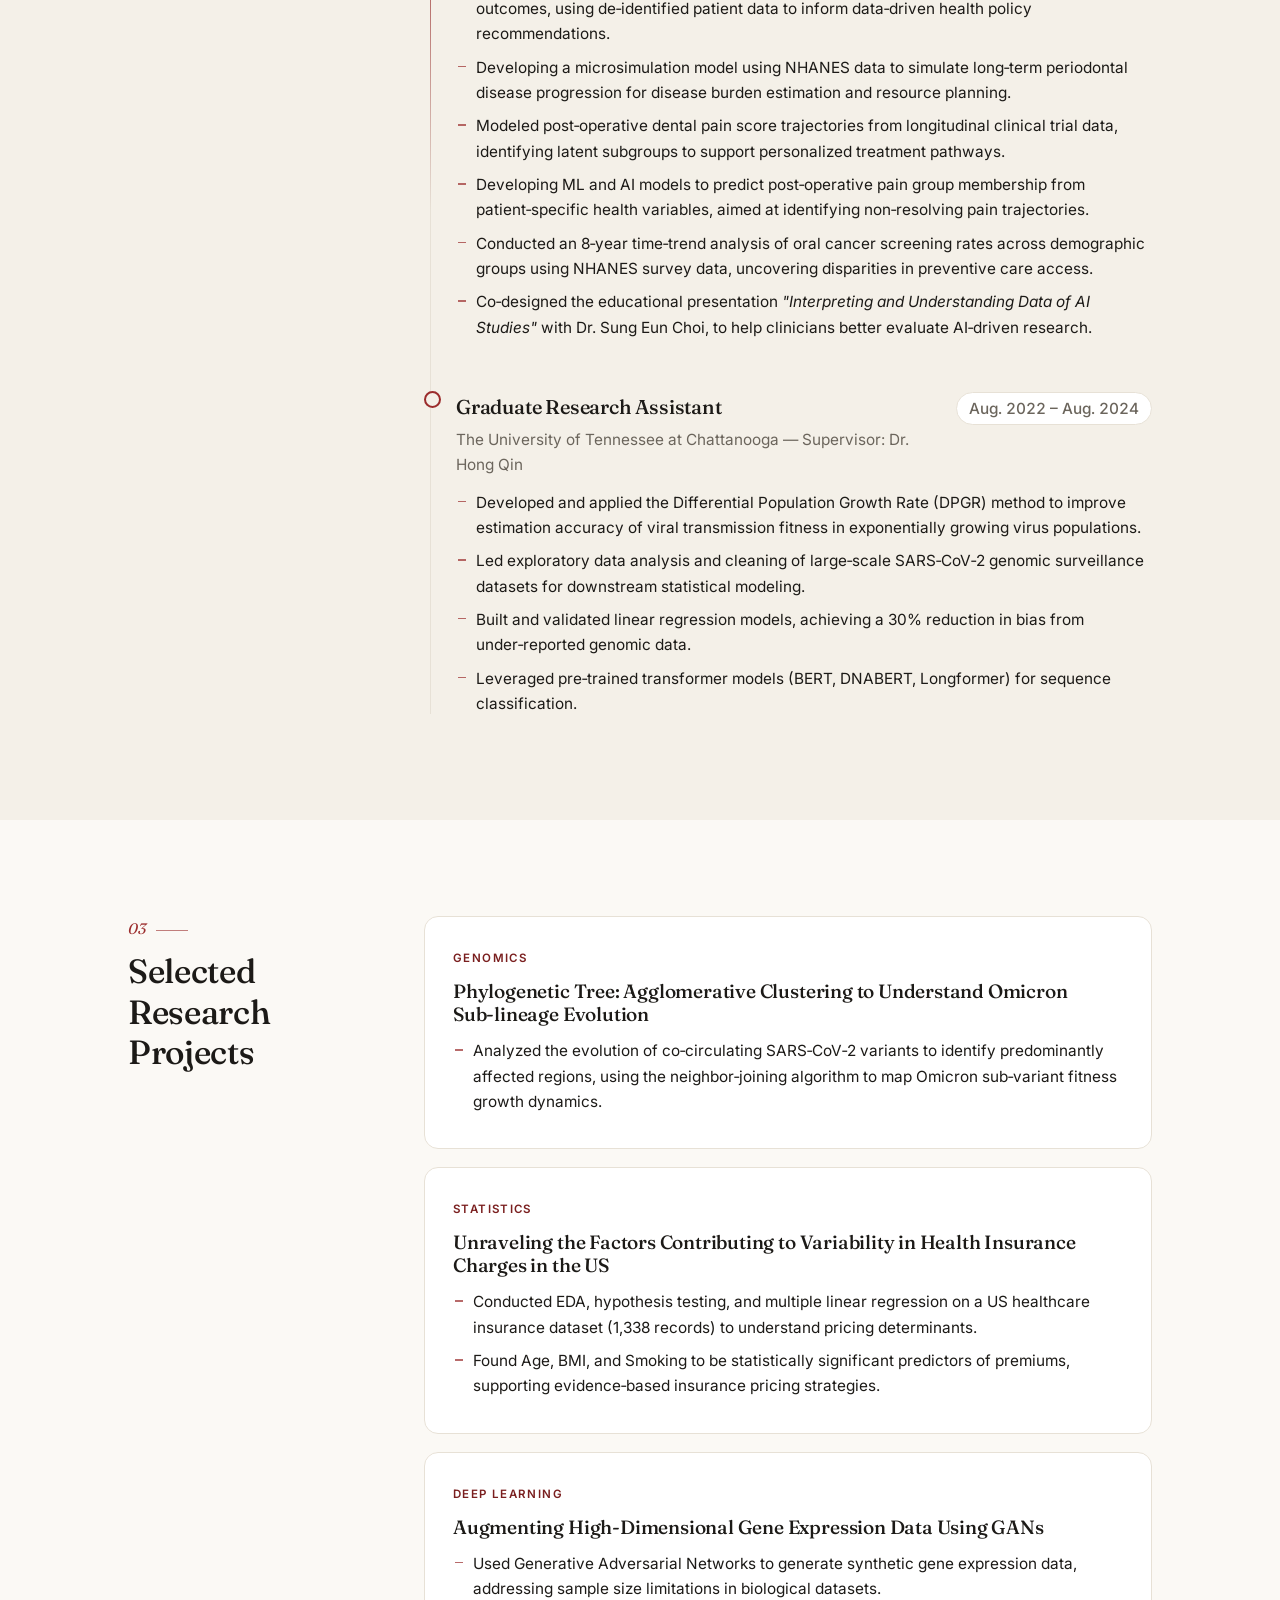
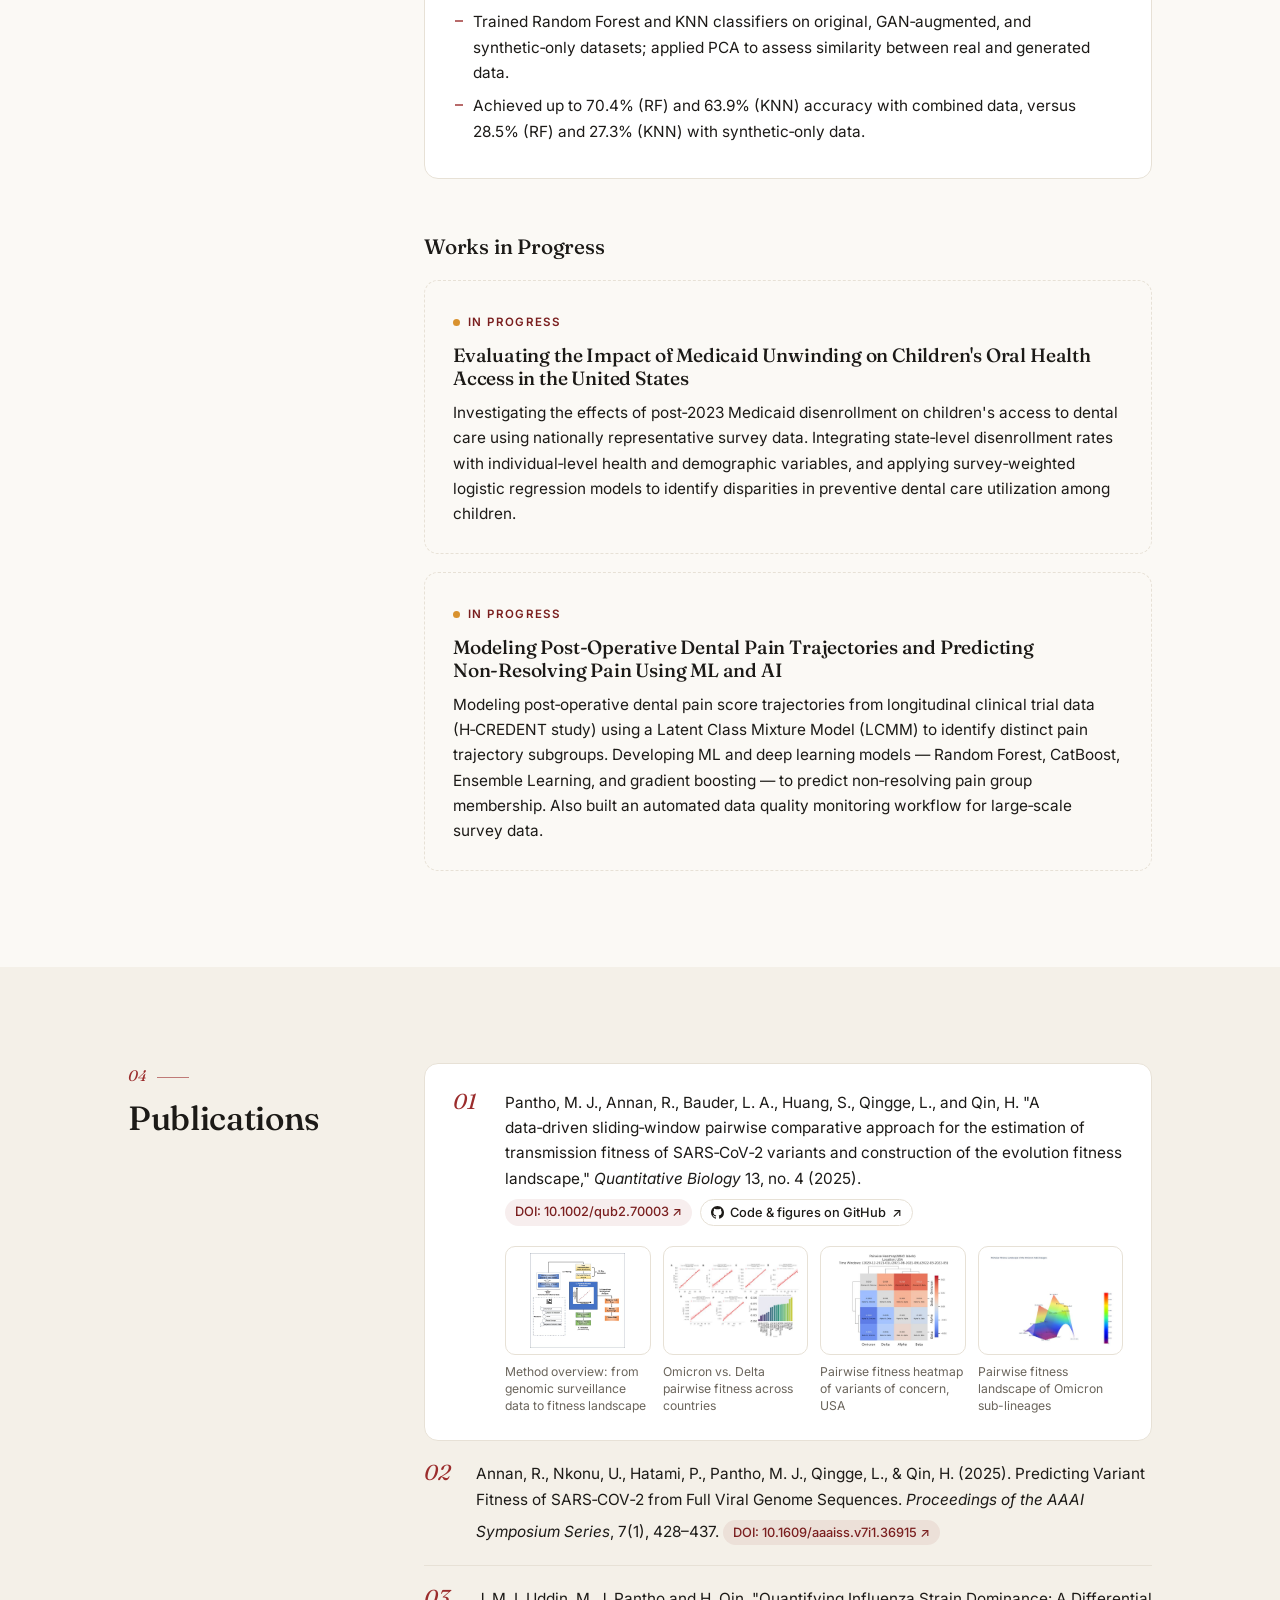
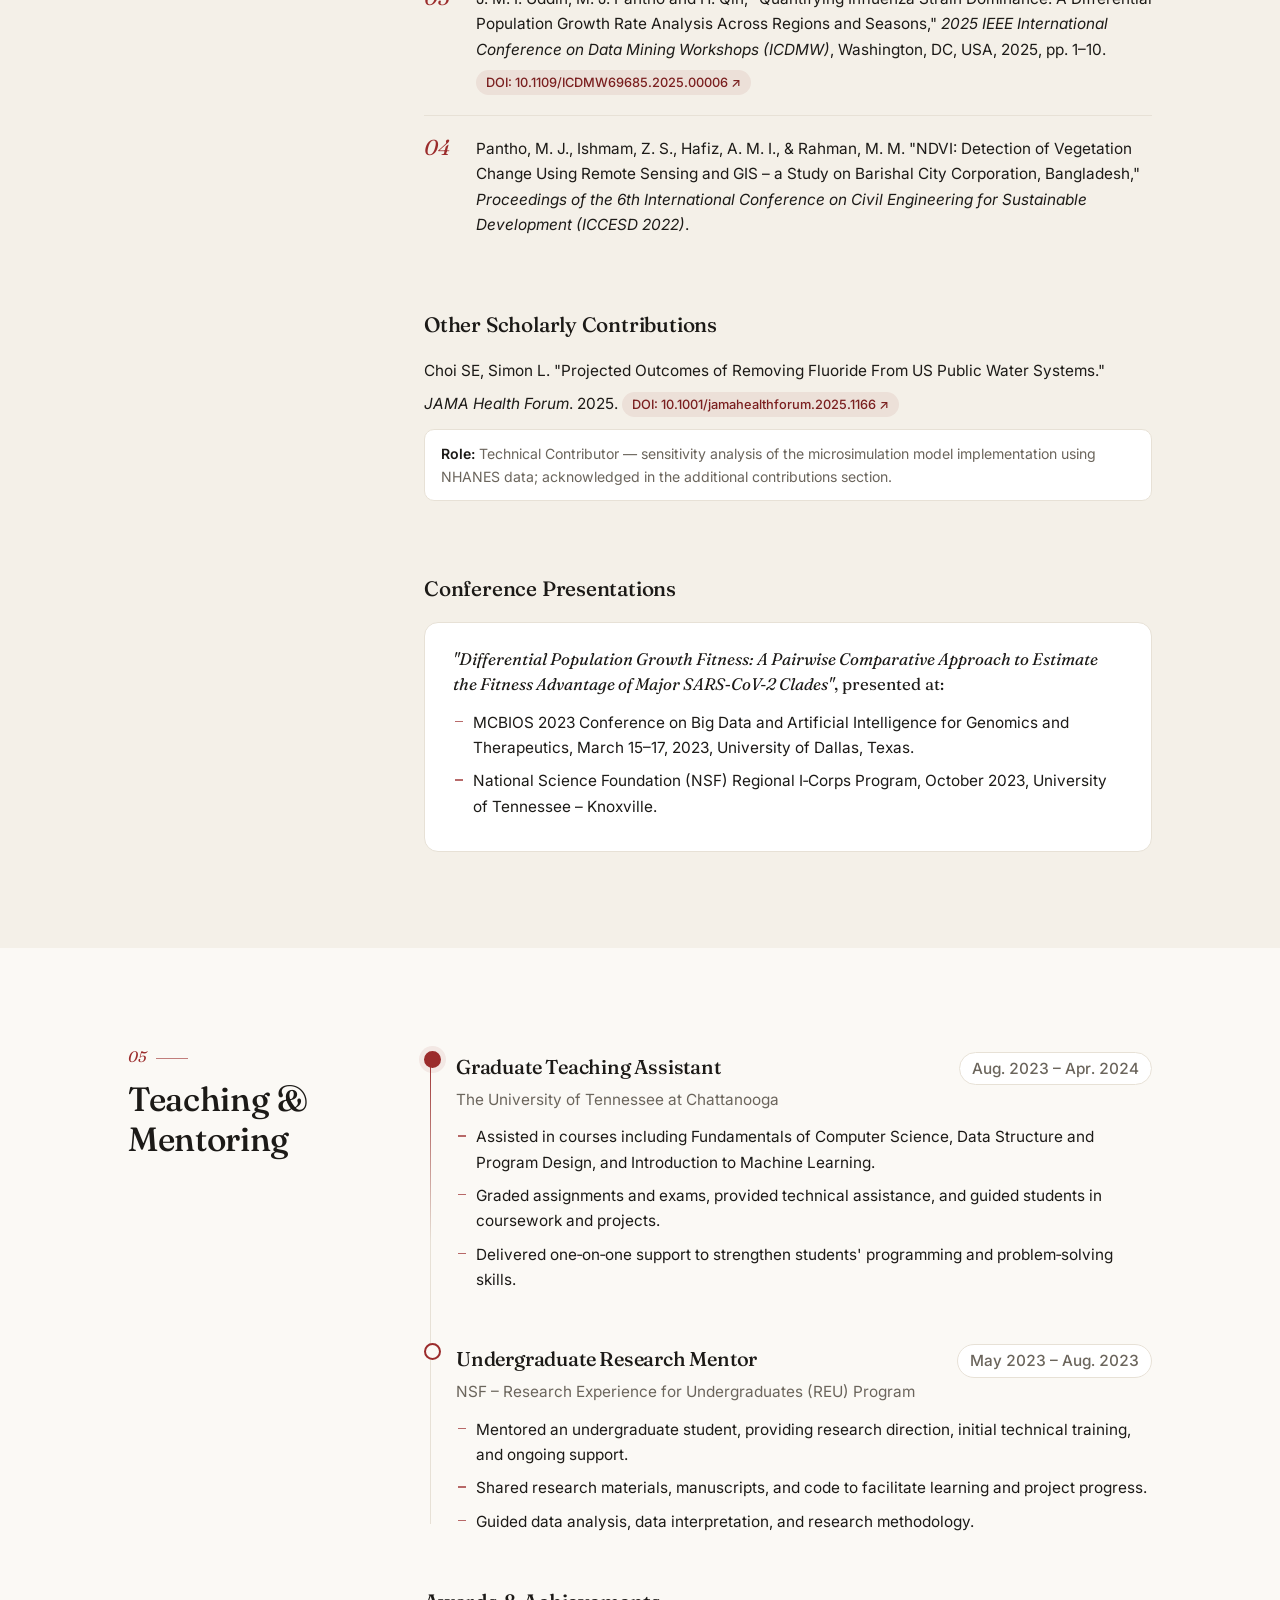
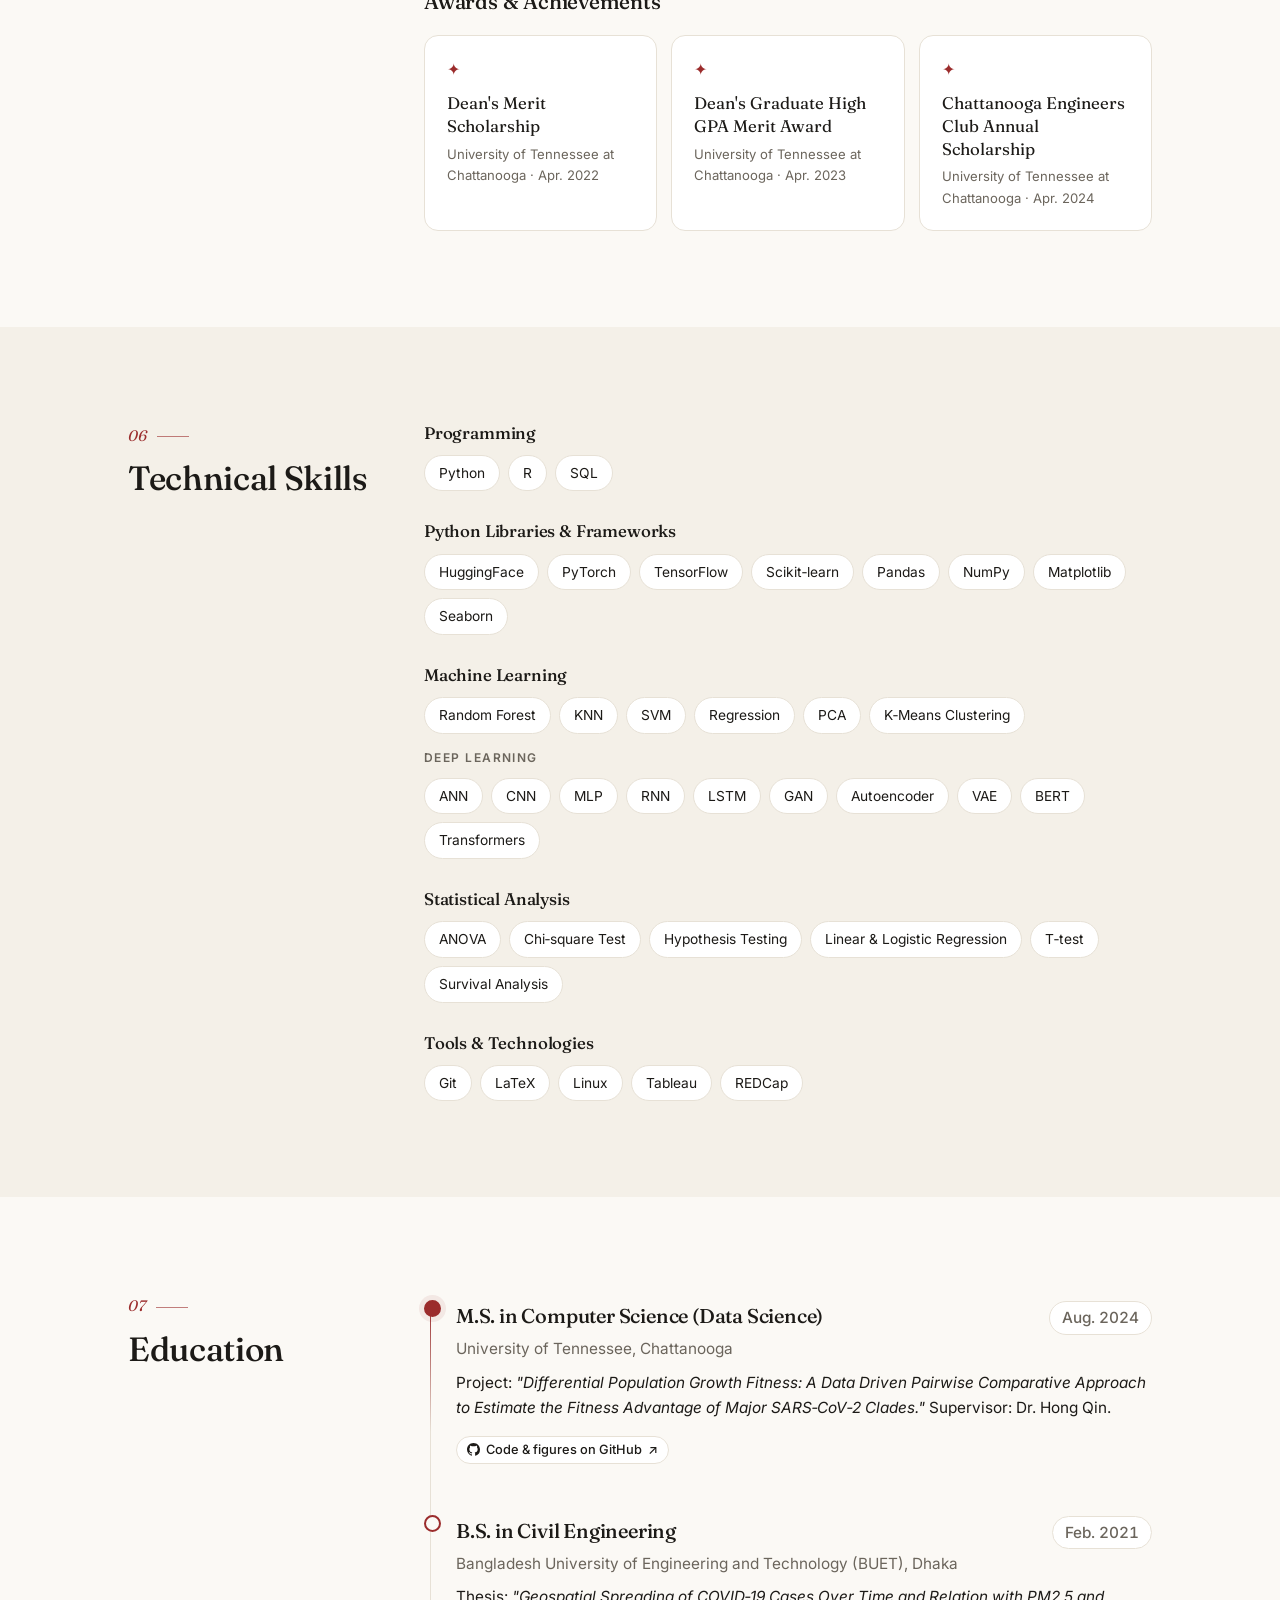
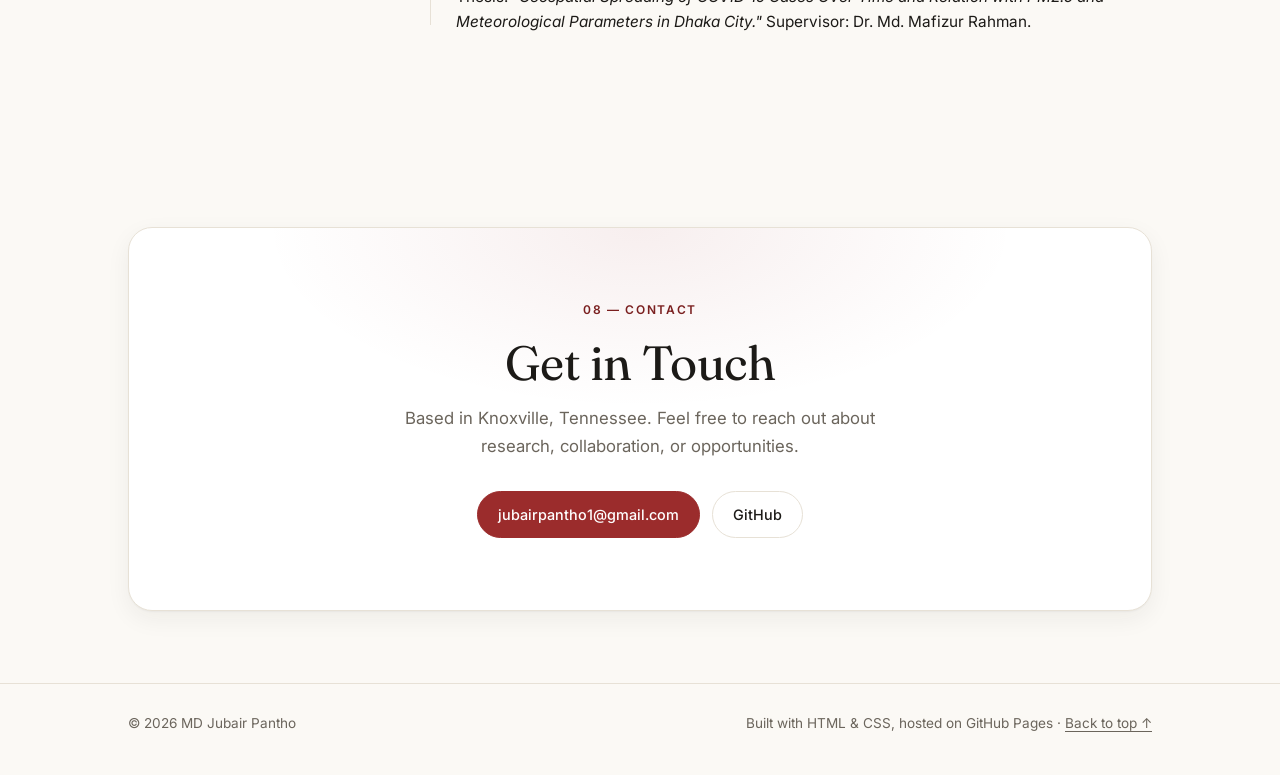
==== commit c804f144: "Feature DPGR paper with GitHub link and figure gallery Co-Authored-By: Claude Opus 5.5 <noreply@anth" ====
--- a/jobs/index.html
+++ b/jobs/index.html
@@ -53,7 +53,7 @@
         <div class="hero-links">
           <a class="btn btn-primary" href="mailto:jubairpantho1@gmail.com">Email me <span aria-hidden="true">→</span></a>
           <a class="btn" href="https://github.com/jubair231dd" target="_blank" rel="noopener">GitHub</a>
-          <a class="btn" href="../CV.pdf" target="_blank" rel="noopener">View CV (PDF)</a>
+          <a class="btn" href="https://drive.google.com/file/d/1c8ExT2GfpGkTWtAVQOeHUaZ7ukesh0BW/view?usp=sharing" target="_blank" rel="noopener">View CV (PDF)</a>
         </div>
       </div>
 
@@ -220,7 +220,25 @@
       <header class="section-head"><span class="section-num">04</span><h2>Publications</h2></header>
       <div class="section-body">
         <ol class="pub-list numbered">
-          <li class="reveal">Pantho, M. J., Annan, R., Bauder, L. A., Huang, S., Qingge, L., and Qin, H. "A data‑driven sliding‑window pairwise comparative approach for the estimation of transmission fitness of SARS‑CoV‑2 variants and construction of the evolution fitness landscape," <em>Quantitative Biology</em> 13, no. 4 (2025). <a class="doi" href="https://doi.org/10.1002/qub2.70003" target="_blank" rel="noopener">DOI: 10.1002/qub2.70003</a></li>
+          <li class="reveal featured">Pantho, M. J., Annan, R., Bauder, L. A., Huang, S., Qingge, L., and Qin, H. "A data‑driven sliding‑window pairwise comparative approach for the estimation of transmission fitness of SARS‑CoV‑2 variants and construction of the evolution fitness landscape," <em>Quantitative Biology</em> 13, no. 4 (2025). <span class="pub-links"><a class="doi" href="https://doi.org/10.1002/qub2.70003" target="_blank" rel="noopener">DOI: 10.1002/qub2.70003</a><a class="doi code" href="https://github.com/QinLab/DPGR2024" target="_blank" rel="noopener"><svg viewBox="0 0 16 16" aria-hidden="true"><path fill="currentColor" d="M8 0C3.58 0 0 3.58 0 8c0 3.54 2.29 6.53 5.47 7.59.4.07.55-.17.55-.38 0-.19-.01-.82-.01-1.49-2.01.37-2.53-.49-2.69-.94-.09-.23-.48-.94-.82-1.13-.28-.15-.68-.52-.01-.53.63-.01 1.08.58 1.23.82.72 1.21 1.87.87 2.33.66.07-.52.28-.87.51-1.07-1.78-.2-3.64-.89-3.64-3.95 0-.87.31-1.59.82-2.15-.08-.2-.36-1.02.08-2.12 0 0 .67-.21 2.2.82.64-.18 1.32-.27 2-.27.68 0 1.36.09 2 .27 1.53-1.04 2.2-.82 2.2-.82.44 1.1.16 1.92.08 2.12.51.56.82 1.27.82 2.15 0 3.07-1.87 3.75-3.65 3.95.29.25.54.73.54 1.48 0 1.07-.01 1.93-.01 2.2 0 .21.15.46.55.38A8.013 8.013 0 0016 8c0-4.42-3.58-8-8-8z"/></svg>Code &amp; figures on GitHub</a></span>
+            <div class="figs">
+              <button type="button" class="fig" data-full="../img/dpgr/method.jpg" data-caption="Method overview: from genomic surveillance data to fitness landscape">
+                <span class="fig-img"><img src="../img/dpgr/method-thumb.jpg" alt="Method overview: from genomic surveillance data to fitness landscape" loading="lazy"></span>
+                <span class="fig-cap">Method overview: from genomic surveillance data to fitness landscape</span>
+              </button>
+              <button type="button" class="fig" data-full="../img/dpgr/omicron-delta.jpg" data-caption="Omicron vs. Delta pairwise fitness across countries">
+                <span class="fig-img"><img src="../img/dpgr/omicron-delta-thumb.jpg" alt="Omicron vs. Delta pairwise fitness across countries" loading="lazy"></span>
+                <span class="fig-cap">Omicron vs. Delta pairwise fitness across countries</span>
+              </button>
+              <button type="button" class="fig" data-full="../img/dpgr/heatmap-usa.jpg" data-caption="Pairwise fitness heatmap of variants of concern, USA">
+                <span class="fig-img"><img src="../img/dpgr/heatmap-usa-thumb.jpg" alt="Pairwise fitness heatmap of variants of concern, USA" loading="lazy"></span>
+                <span class="fig-cap">Pairwise fitness heatmap of variants of concern, USA</span>
+              </button>
+              <button type="button" class="fig" data-full="../img/dpgr/landscape.jpg" data-caption="Pairwise fitness landscape of Omicron sub-lineages">
+                <span class="fig-img"><img src="../img/dpgr/landscape-thumb.jpg" alt="Pairwise fitness landscape of Omicron sub-lineages" loading="lazy"></span>
+                <span class="fig-cap">Pairwise fitness landscape of Omicron sub-lineages</span>
+              </button>
+            </div></li>
           <li class="reveal">Annan, R., Nkonu, U., Hatami, P., Pantho, M. J., Qingge, L., &amp; Qin, H. (2025). Predicting Variant Fitness of SARS‑COV‑2 from Full Viral Genome Sequences. <em>Proceedings of the AAAI Symposium Series</em>, 7(1), 428–437. <a class="doi" href="https://doi.org/10.1609/aaaiss.v7i1.36915" target="_blank" rel="noopener">DOI: 10.1609/aaaiss.v7i1.36915</a></li>
           <li class="reveal">J. M. I. Uddin, M. J. Pantho and H. Qin, "Quantifying Influenza Strain Dominance: A Differential Population Growth Rate Analysis Across Regions and Seasons," <em>2025 IEEE International Conference on Data Mining Workshops (ICDMW)</em>, Washington, DC, USA, 2025, pp. 1–10. <a class="doi" href="https://doi.org/10.1109/ICDMW69685.2025.00006" target="_blank" rel="noopener">DOI: 10.1109/ICDMW69685.2025.00006</a></li>
           <li class="reveal">Pantho, M. J., Ishmam, Z. S., Hafiz, A. M. I., &amp; Rahman, M. M. "NDVI: Detection of Vegetation Change Using Remote Sensing and GIS – a Study on Barishal City Corporation, Bangladesh," <em>Proceedings of the 6th International Conference on Civil Engineering for Sustainable Development (ICCESD 2022)</em>.</li>
@@ -344,6 +362,7 @@
             <p class="entry-date">Aug. 2024</p>
           </div>
           <p>Project: <em>"Differential Population Growth Fitness: A Data Driven Pairwise Comparative Approach to Estimate the Fitness Advantage of Major SARS‑CoV‑2 Clades."</em> Supervisor: Dr. Hong Qin.</p>
+          <p><a class="doi code" href="https://github.com/QinLab/DPGR2024" target="_blank" rel="noopener"><svg viewBox="0 0 16 16" aria-hidden="true"><path fill="currentColor" d="M8 0C3.58 0 0 3.58 0 8c0 3.54 2.29 6.53 5.47 7.59.4.07.55-.17.55-.38 0-.19-.01-.82-.01-1.49-2.01.37-2.53-.49-2.69-.94-.09-.23-.48-.94-.82-1.13-.28-.15-.68-.52-.01-.53.63-.01 1.08.58 1.23.82.72 1.21 1.87.87 2.33.66.07-.52.28-.87.51-1.07-1.78-.2-3.64-.89-3.64-3.95 0-.87.31-1.59.82-2.15-.08-.2-.36-1.02.08-2.12 0 0 .67-.21 2.2.82.64-.18 1.32-.27 2-.27.68 0 1.36.09 2 .27 1.53-1.04 2.2-.82 2.2-.82.44 1.1.16 1.92.08 2.12.51.56.82 1.27.82 2.15 0 3.07-1.87 3.75-3.65 3.95.29.25.54.73.54 1.48 0 1.07-.01 1.93-.01 2.2 0 .21.15.46.55.38A8.013 8.013 0 0016 8c0-4.42-3.58-8-8-8z"/></svg>Code &amp; figures on GitHub</a></p>
         </article>
 
         <article class="entry reveal">
@@ -383,6 +402,11 @@
   </div>
 </footer>
 
+<dialog class="lightbox" id="lightbox">
+  <button type="button" class="lightbox-close" aria-label="Close">&times;</button>
+  <figure><img alt=""><figcaption></figcaption></figure>
+</dialog>
+
 <script src="../script.js"></script>
 </body>
 </html>
--- a/style.css
+++ b/style.css
@@ -667,6 +667,124 @@
   .doi:hover { color: #1a1916; }
 }
 
+.pub-links {
+  display: flex;
+  flex-wrap: wrap;
+  gap: 8px;
+  margin-top: 8px;
+}
+.pub-links .doi { margin-top: 0; }
+.doi.code {
+  display: inline-flex;
+  align-items: center;
+  gap: 6px;
+  background: var(--surface);
+  border: 1px solid var(--border);
+  color: var(--text);
+}
+.doi.code svg { width: 13px; height: 13px; }
+.doi.code:hover { border-color: var(--accent); }
+
+/* Featured publication with figure gallery */
+.pub-list li.featured {
+  padding: 26px 28px 26px 80px;
+  margin-bottom: 20px;
+  border: 1px solid var(--border);
+  border-radius: var(--radius);
+  background: var(--surface);
+}
+.pub-list.numbered li.featured::before { top: 26px; left: 28px; }
+.pub-list li.featured + li { padding-top: 0; }
+.pub-list.numbered li.featured + li::before { top: 0; }
+
+.figs {
+  display: grid;
+  grid-template-columns: repeat(4, 1fr);
+  gap: 12px;
+  margin-top: 20px;
+}
+.fig {
+  display: flex;
+  flex-direction: column;
+  gap: 8px;
+  padding: 0;
+  border: 0;
+  background: none;
+  font: inherit;
+  text-align: left;
+  color: inherit;
+  cursor: zoom-in;
+}
+.fig-img {
+  display: block;
+  aspect-ratio: 4 / 3;
+  overflow: hidden;
+  border-radius: 10px;
+  border: 1px solid var(--border);
+  background: #fff;
+}
+.fig-img img {
+  width: 100%;
+  height: 100%;
+  object-fit: contain;
+  padding: 6px;
+  transition: transform 0.5s var(--ease);
+}
+.fig:hover .fig-img img { transform: scale(1.06); }
+.fig:hover .fig-img { border-color: var(--accent); }
+.fig:focus-visible .fig-img { outline: 2px solid var(--accent); outline-offset: 2px; }
+.fig-cap {
+  font-size: 0.76rem;
+  line-height: 1.4;
+  color: var(--text-muted);
+}
+
+.lightbox {
+  width: min(1100px, 94vw);
+  max-width: none;
+  max-height: 92vh;
+  padding: 0;
+  border: 0;
+  border-radius: 16px;
+  background: #fff;
+  box-shadow: var(--shadow-lg);
+  overflow: visible;
+}
+.lightbox::backdrop {
+  background: rgba(15, 14, 12, 0.72);
+  backdrop-filter: blur(4px);
+}
+.lightbox[open] { animation: lb-in 0.35s var(--ease); }
+@keyframes lb-in { from { opacity: 0; transform: scale(0.96); } }
+.lightbox figure { margin: 0; padding: 20px; }
+.lightbox img {
+  display: block;
+  width: 100%;
+  max-height: calc(92vh - 90px);
+  object-fit: contain;
+}
+.lightbox figcaption {
+  margin-top: 12px;
+  font-size: 0.9rem;
+  color: #4a4640;
+  text-align: center;
+}
+.lightbox-close {
+  position: absolute;
+  top: -14px;
+  right: -14px;
+  width: 38px;
+  height: 38px;
+  border-radius: 50%;
+  border: 0;
+  background: var(--accent);
+  color: #fff;
+  font-size: 1.4rem;
+  line-height: 1;
+  cursor: pointer;
+  box-shadow: var(--shadow);
+}
+
 .role {
   display: block;
   margin-top: 12px;
@@ -895,6 +1013,10 @@
   .entry-head { flex-direction: column; gap: 8px; }
   .card, .talk { padding: 22px 20px; }
   .pub-list.numbered li { padding-left: 40px; }
+  .pub-list li.featured { padding: 58px 18px 20px; }
+  .pub-list.numbered li.featured::before { top: 20px; left: 18px; }
+  .figs { grid-template-columns: repeat(2, 1fr); }
+  .lightbox-close { top: 8px; right: 8px; }
   .contact-card { padding: 52px 22px; }
   .footer-inner { flex-direction: column; text-align: center; }
 }
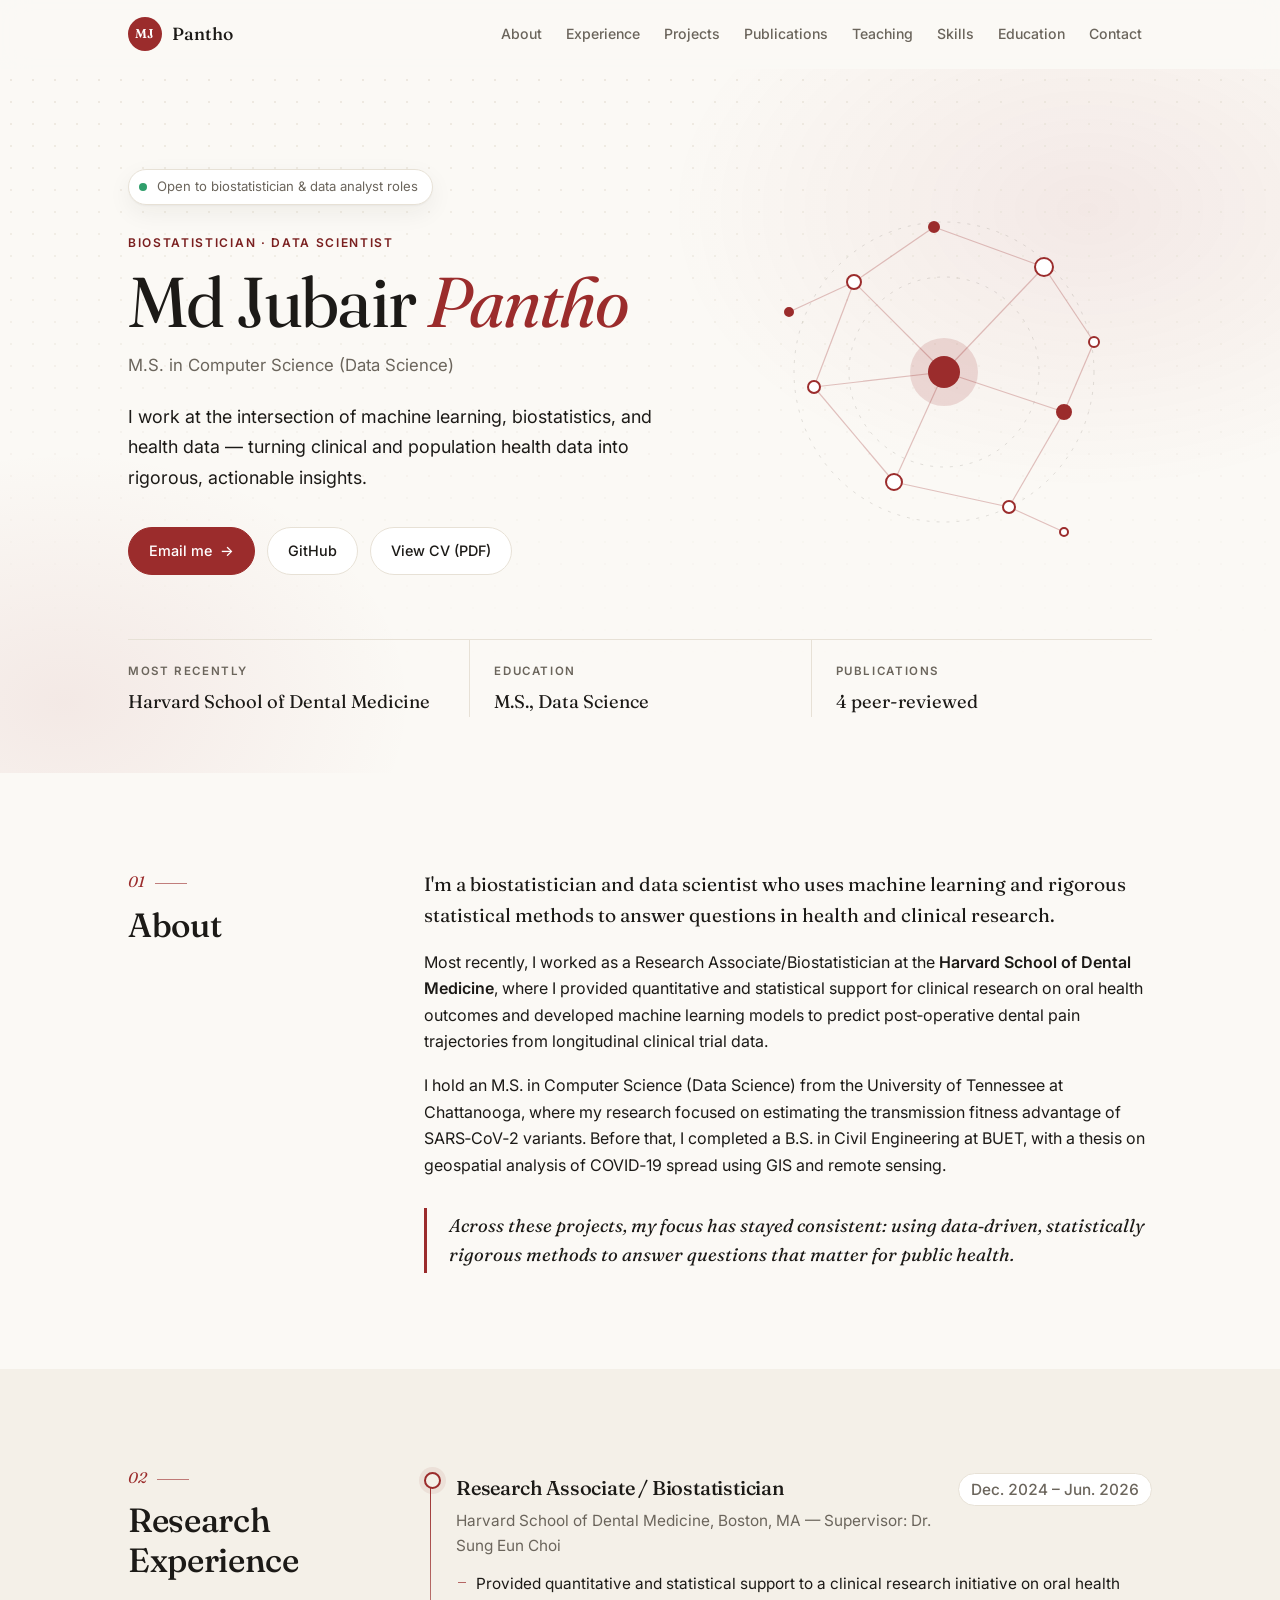
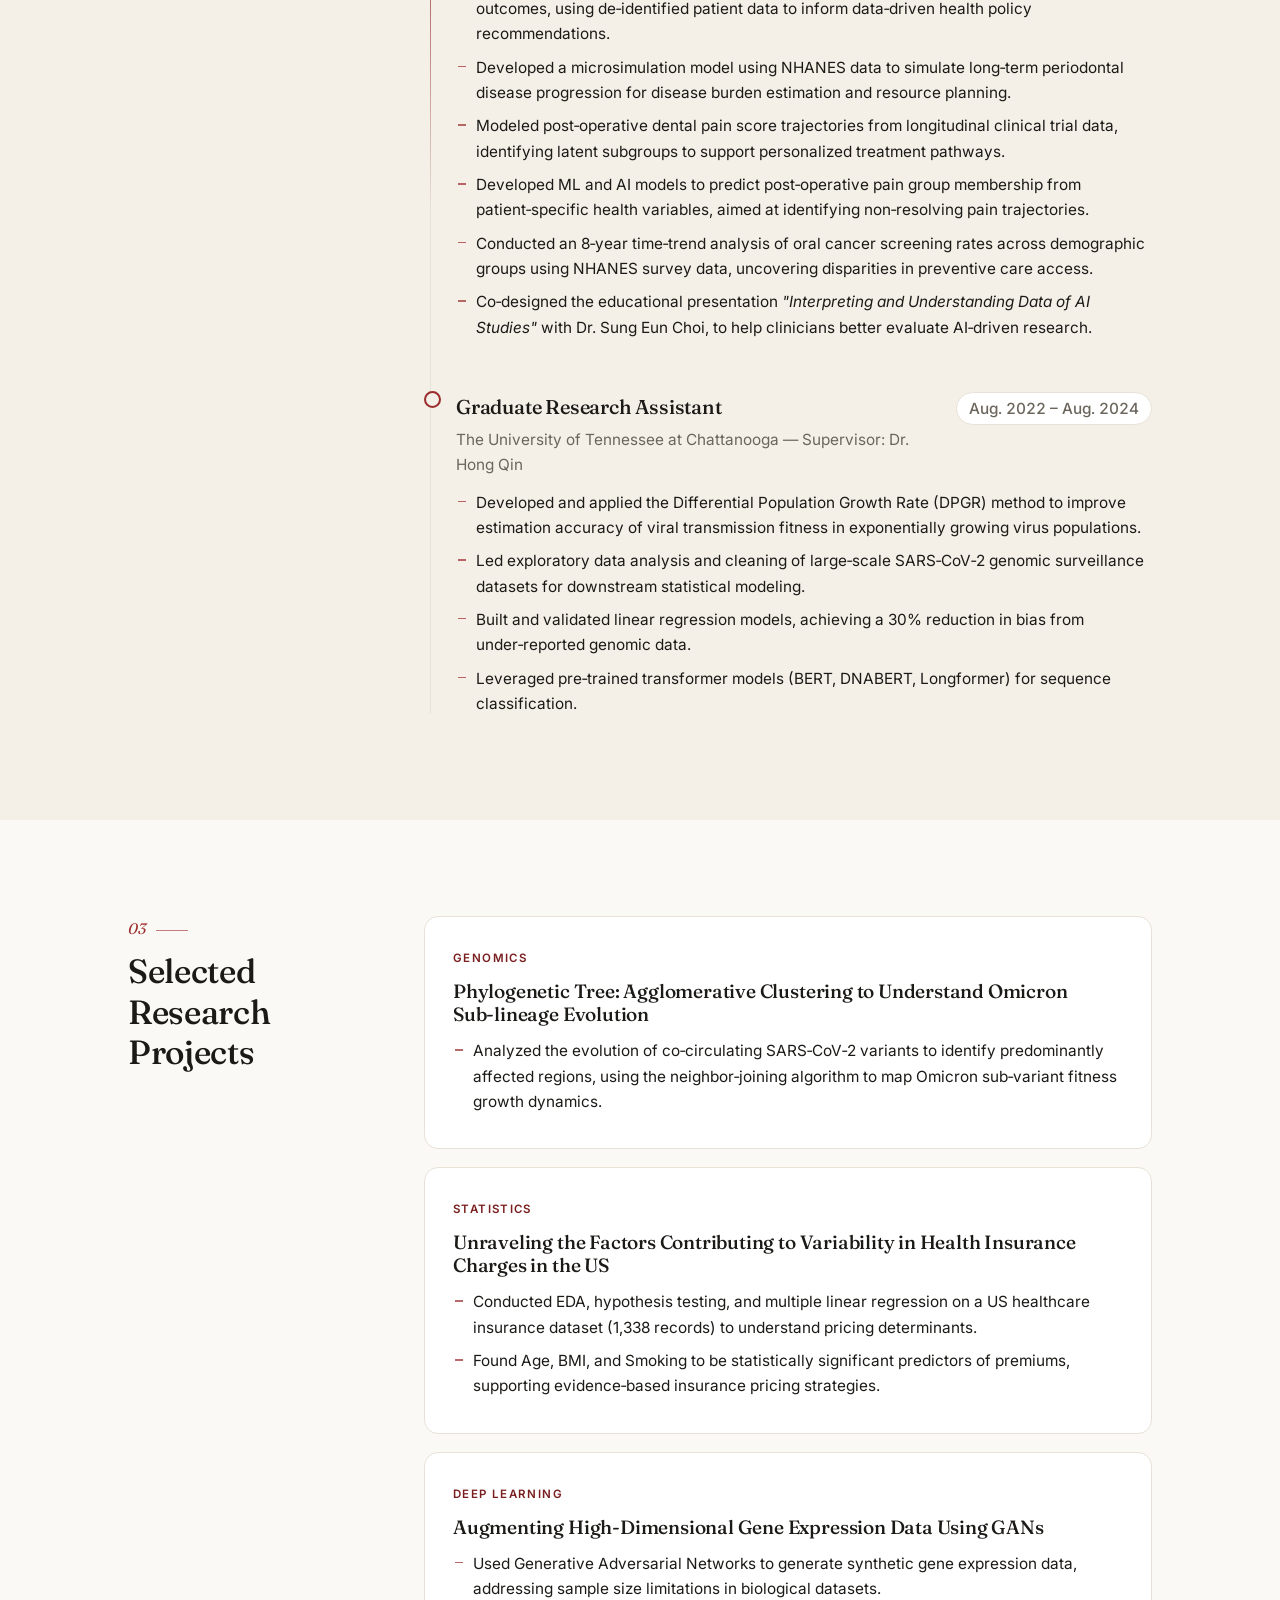
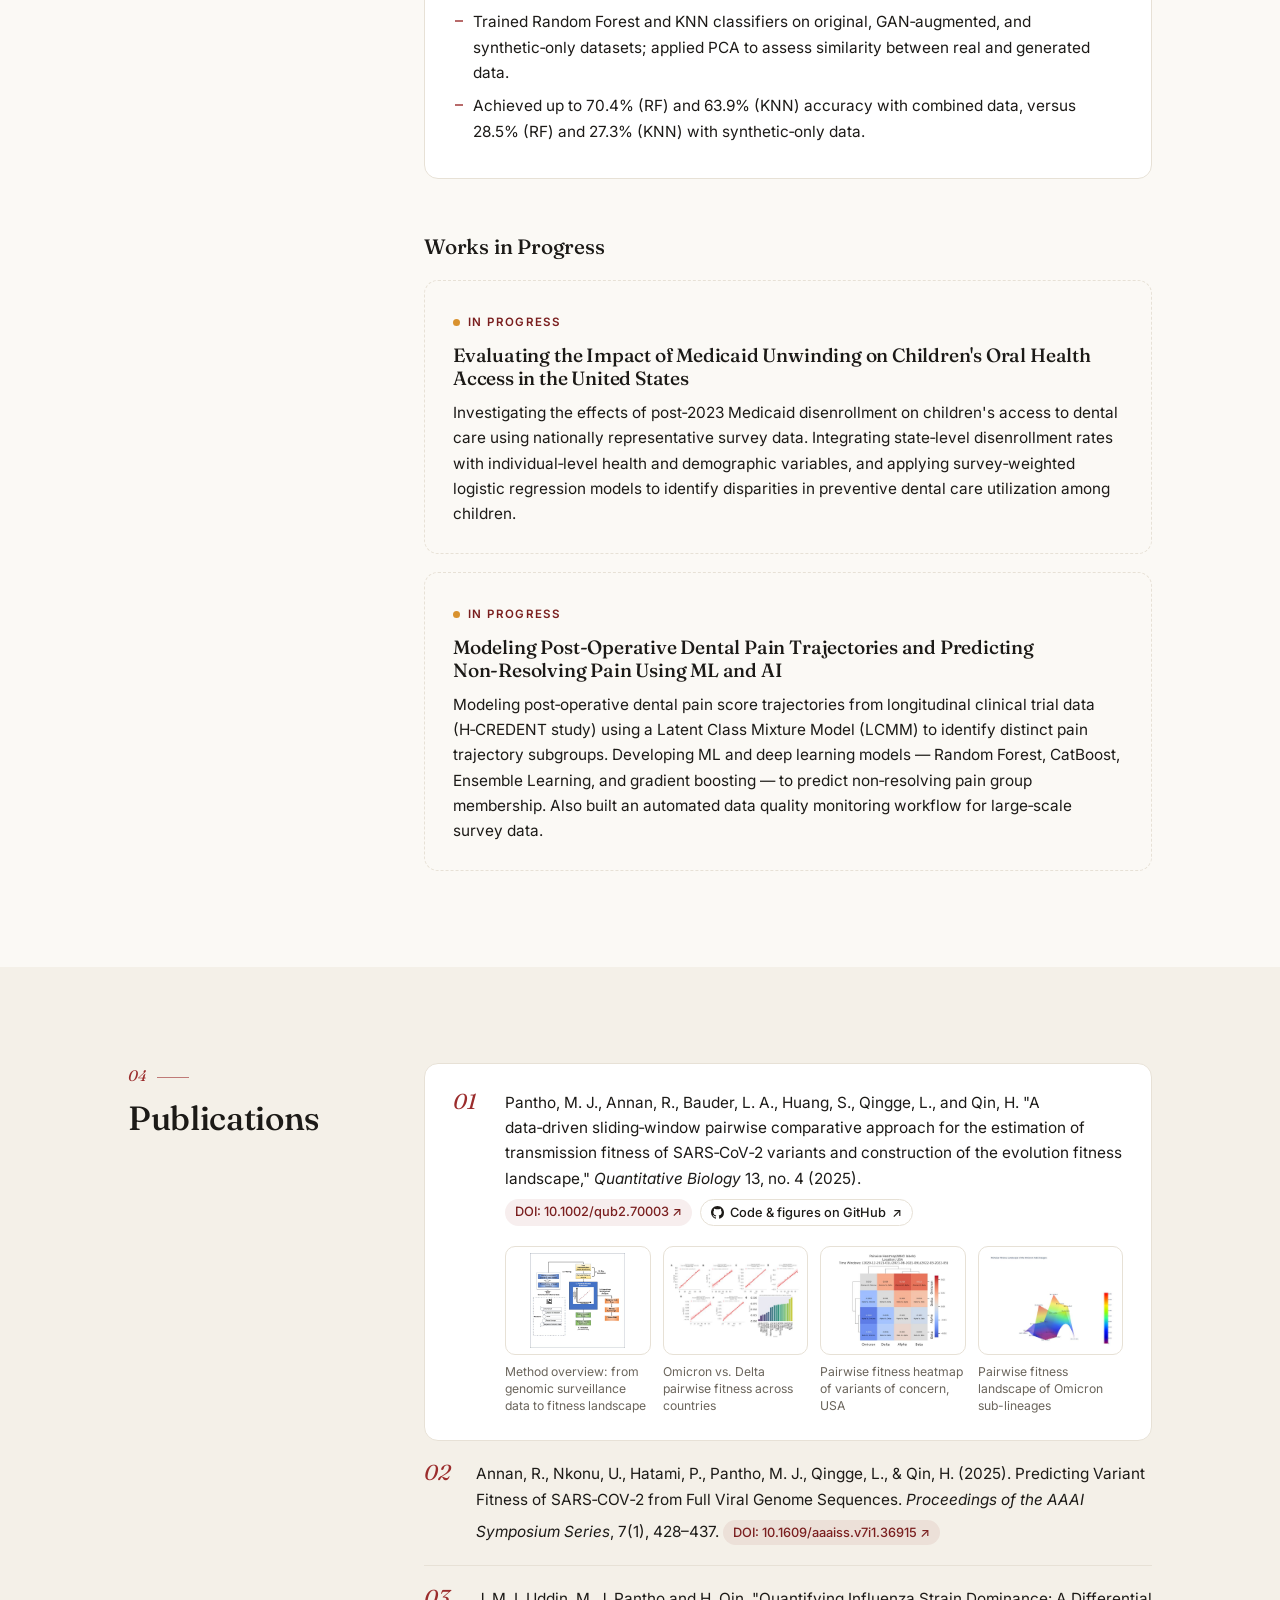
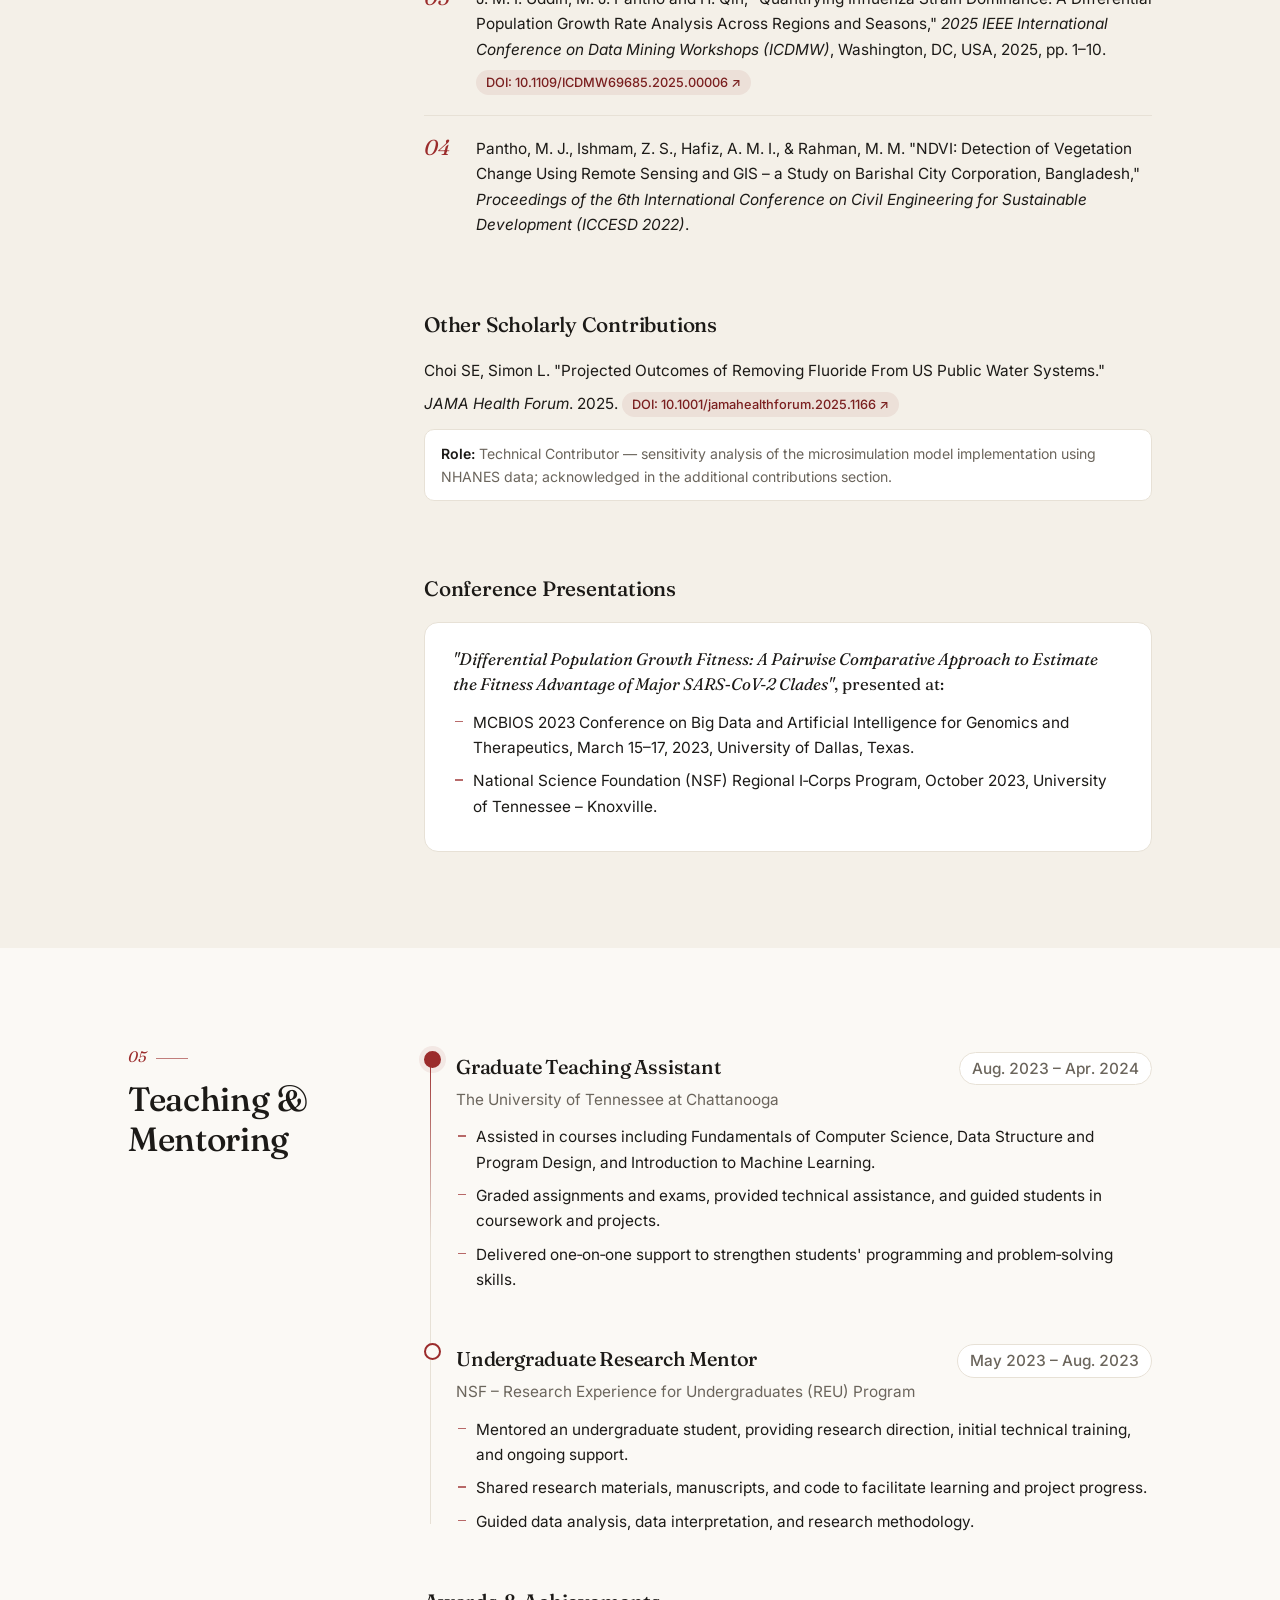
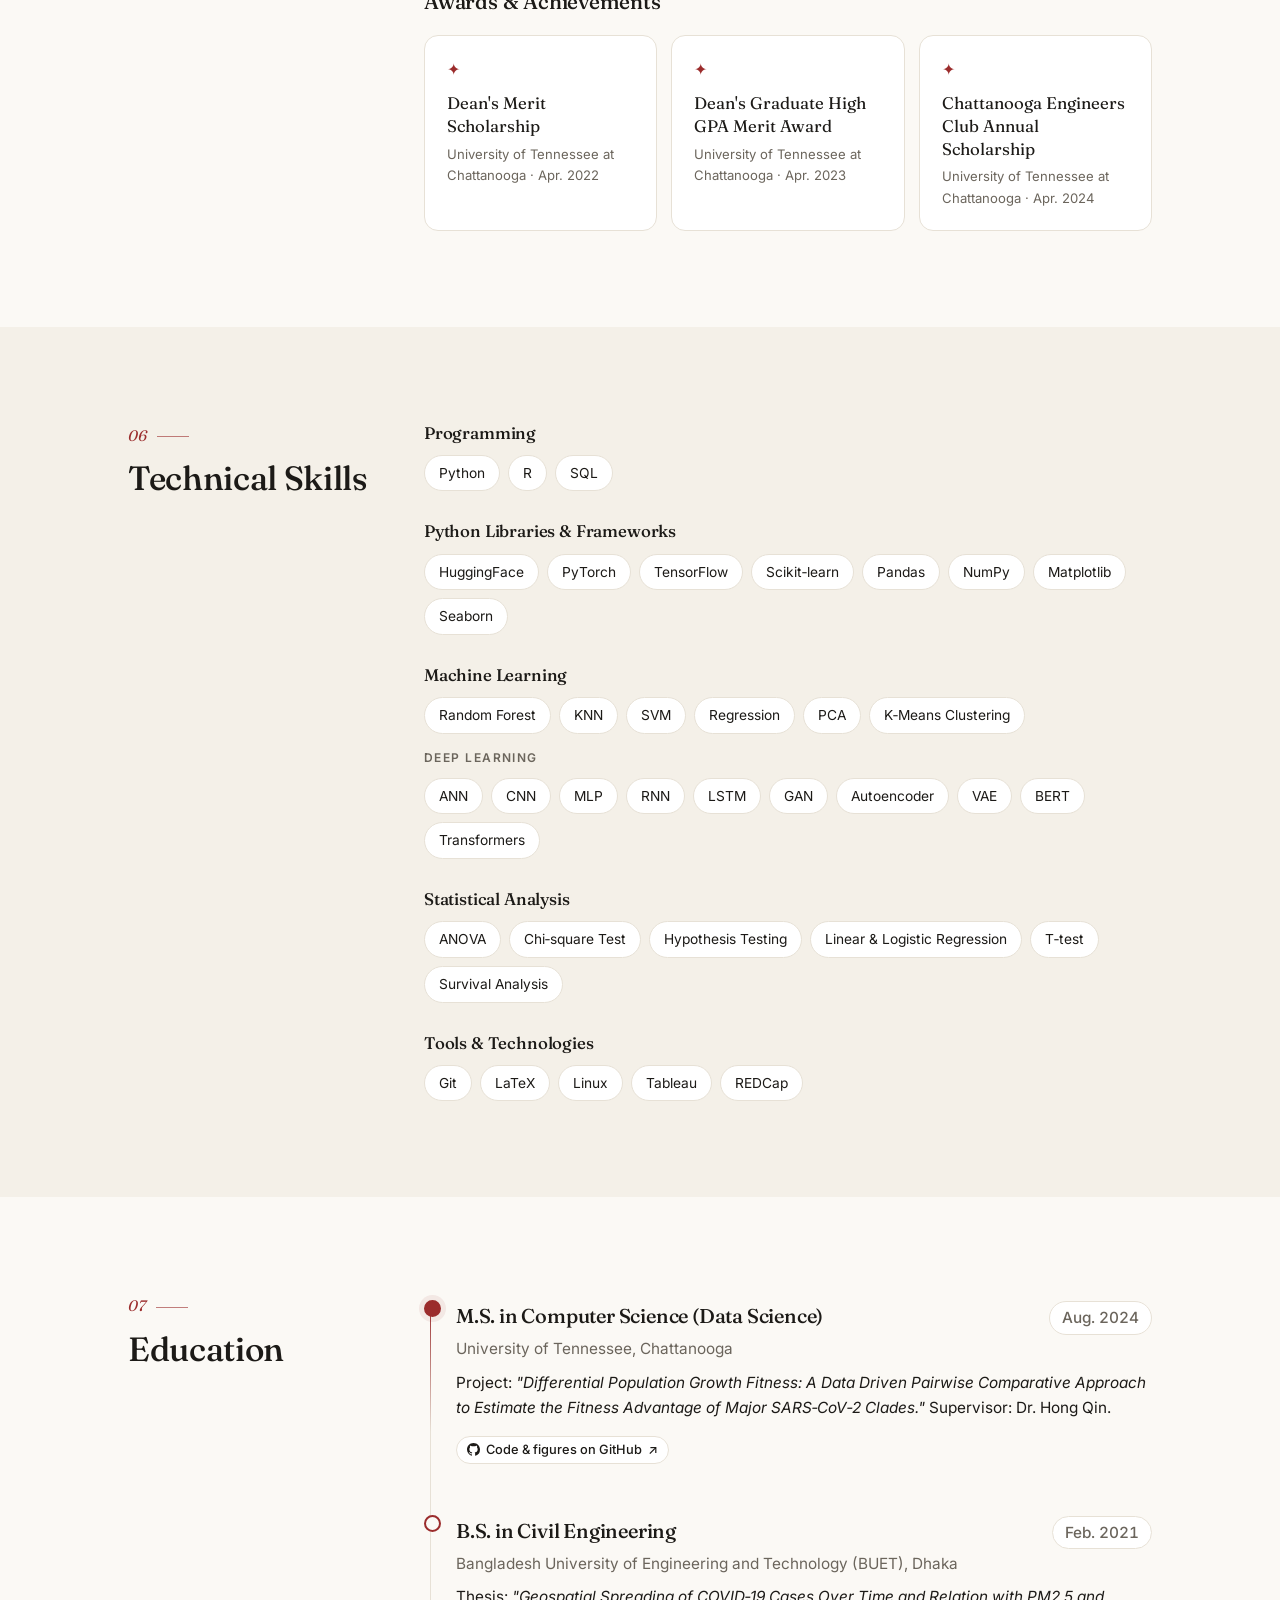
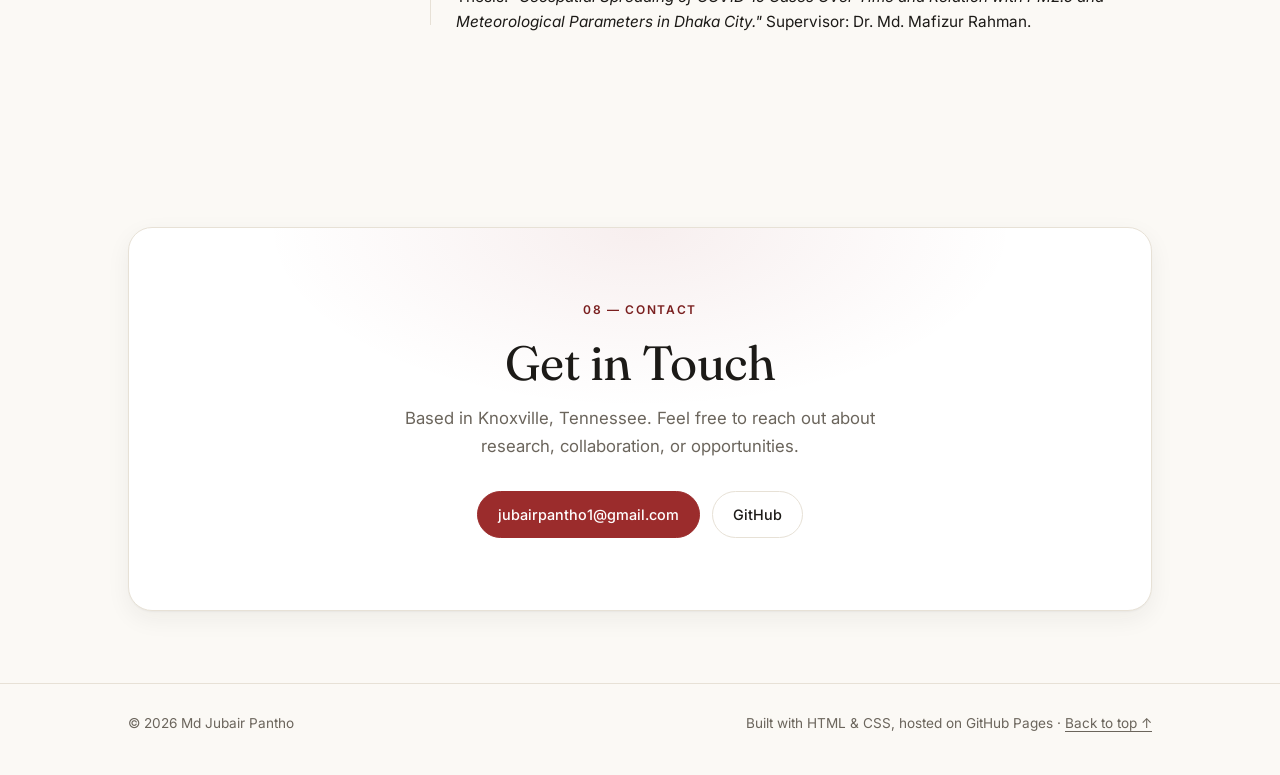
==== commit b8c928e4: "Use 'Md Jubair Pantho' and past tense for Harvard role bullets Co-Authored-By: Claude Opus 5.5 <nore" ====
--- a/jobs/index.html
+++ b/jobs/index.html
@@ -3,9 +3,9 @@
 <head>
 <meta charset="UTF-8">
 <meta name="viewport" content="width=device-width, initial-scale=1.0">
-<title>MD Jubair Pantho</title>
-<!-- <meta name="description" content="MD Jubair Pantho — Ph.D. student in Data Science and Engineering at UT Knoxville. Machine learning, biostatistics, and radioactive drug design for cancer treatment."> -->
-<meta name="description" content="MD Jubair Pantho — Biostatistician and data scientist. Machine learning, biostatistics, and health data analysis.">
+<title>Md Jubair Pantho</title>
+<!-- <meta name="description" content="Md Jubair Pantho — Ph.D. student in Data Science and Engineering at UT Knoxville. Machine learning, biostatistics, and radioactive drug design for cancer treatment."> -->
+<meta name="description" content="Md Jubair Pantho — Biostatistician and data scientist. Machine learning, biostatistics, and health data analysis.">
 <meta name="robots" content="noindex">
 <meta name="theme-color" content="#fbf9f5" media="(prefers-color-scheme: light)">
 <meta name="theme-color" content="#141311" media="(prefers-color-scheme: dark)">
@@ -45,7 +45,7 @@
         <p class="status"><span class="status-dot"></span>Open to biostatistician &amp; data analyst roles</p>
         <!-- <p class="eyebrow">Ph.D. Student, Data Science and Engineering</p> -->
         <p class="eyebrow">Biostatistician · Data Scientist</p>
-        <h1>MD Jubair <em>Pantho</em></h1>
+        <h1>Md Jubair <em>Pantho</em></h1>
         <!-- <p class="hero-sub">University of Tennessee, Knoxville</p> -->
         <p class="hero-sub">M.S. in Computer Science (Data Science)</p>
         <!-- <p class="hero-tagline">I work at the intersection of machine learning, biostatistics, and health data — currently applying ML to the design and improvement of radioactive drugs for cancer treatment.</p> -->
@@ -135,10 +135,10 @@
             <p class="entry-date">Dec. 2024 – Jun. 2026</p>
           </div>
           <ul>
-            <li>Provide quantitative and statistical support to a clinical research initiative on oral health outcomes, using de‑identified patient data to inform data‑driven health policy recommendations.</li>
-            <li>Developing a microsimulation model using NHANES data to simulate long‑term periodontal disease progression for disease burden estimation and resource planning.</li>
+            <li>Provided quantitative and statistical support to a clinical research initiative on oral health outcomes, using de‑identified patient data to inform data‑driven health policy recommendations.</li>
+            <li>Developed a microsimulation model using NHANES data to simulate long‑term periodontal disease progression for disease burden estimation and resource planning.</li>
             <li>Modeled post‑operative dental pain score trajectories from longitudinal clinical trial data, identifying latent subgroups to support personalized treatment pathways.</li>
-            <li>Developing ML and AI models to predict post‑operative pain group membership from patient‑specific health variables, aimed at identifying non‑resolving pain trajectories.</li>
+            <li>Developed ML and AI models to predict post‑operative pain group membership from patient‑specific health variables, aimed at identifying non‑resolving pain trajectories.</li>
             <li>Conducted an 8‑year time‑trend analysis of oral cancer screening rates across demographic groups using NHANES survey data, uncovering disparities in preventive care access.</li>
             <li>Co‑designed the educational presentation <em>"Interpreting and Understanding Data of AI Studies"</em> with Dr. Sung Eun Choi, to help clinicians better evaluate AI‑driven research.</li>
           </ul>
@@ -397,7 +397,7 @@
 
 <footer class="site-footer">
   <div class="wrap footer-inner">
-    <p>&copy; <span id="year"></span> MD Jubair Pantho</p>
+    <p>&copy; <span id="year"></span> Md Jubair Pantho</p>
     <p>Built with HTML &amp; CSS, hosted on GitHub Pages · <a href="#top">Back to top ↑</a></p>
   </div>
 </footer>
